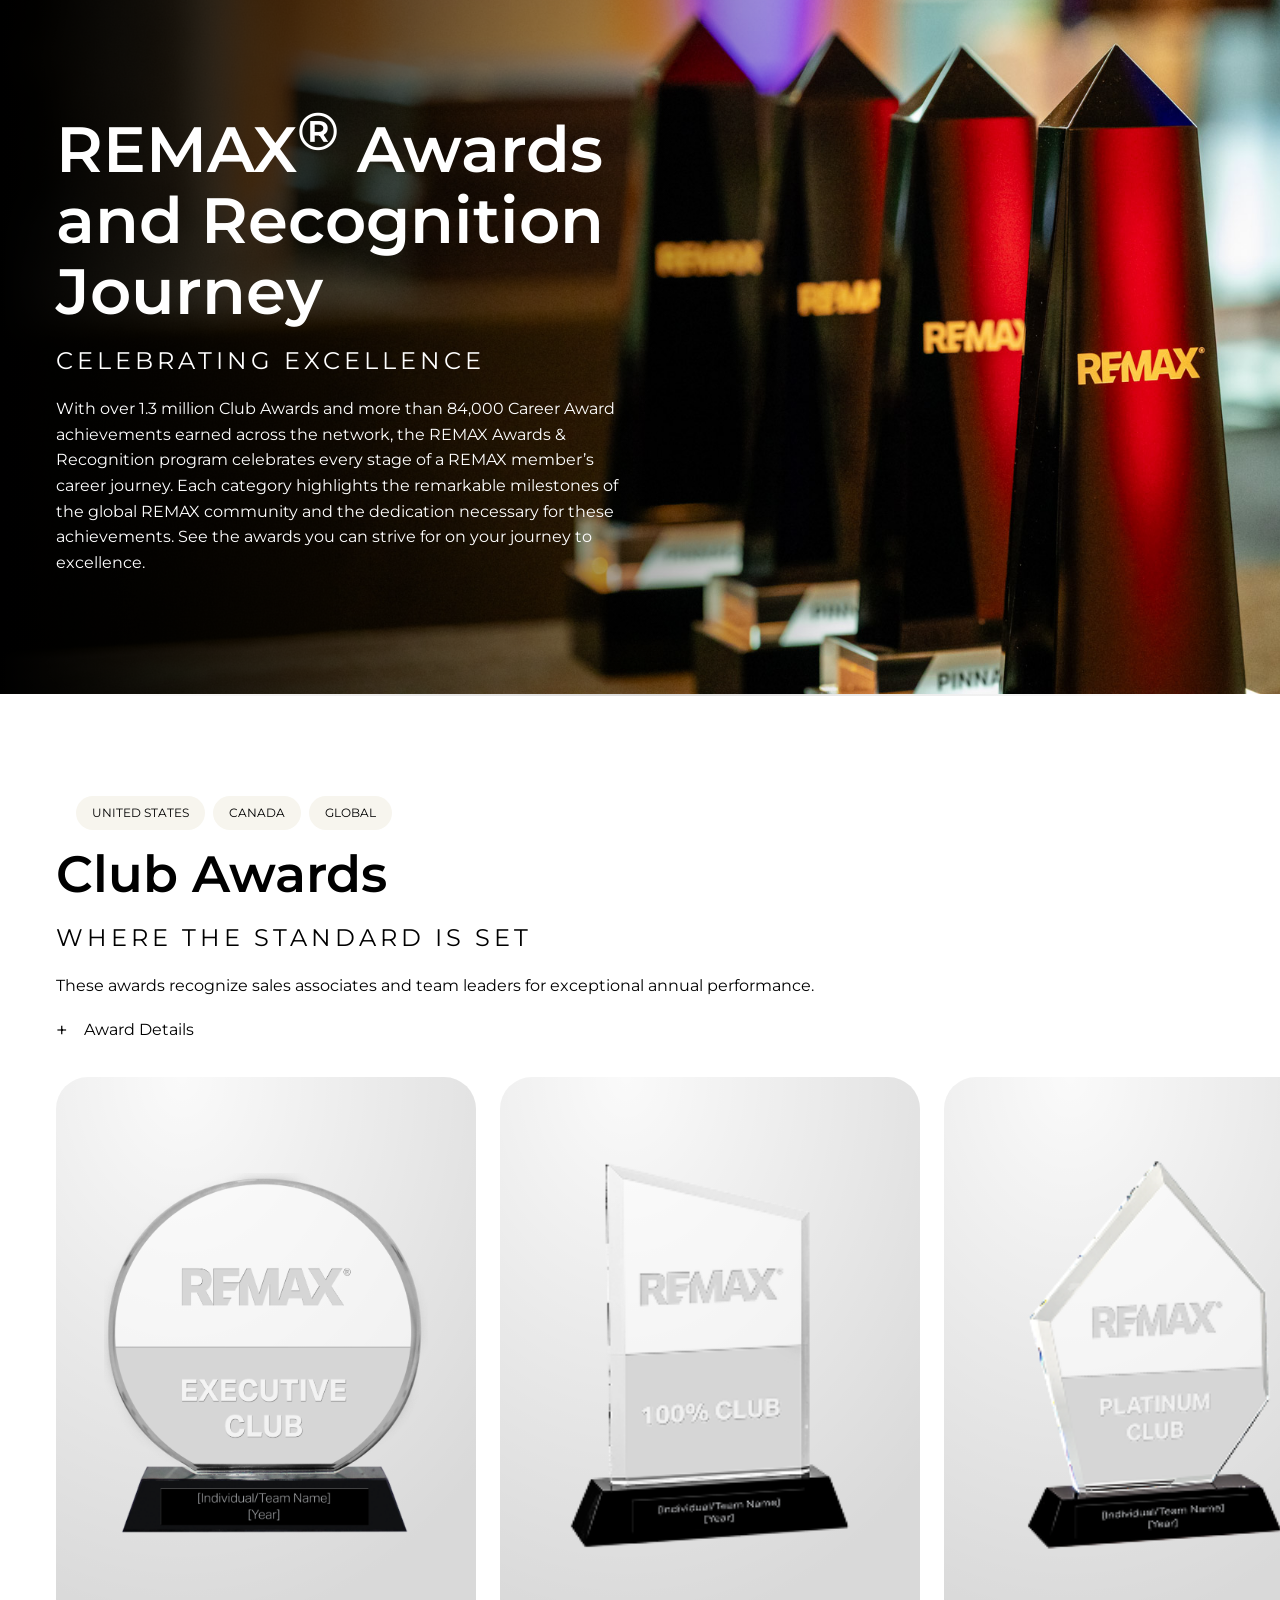
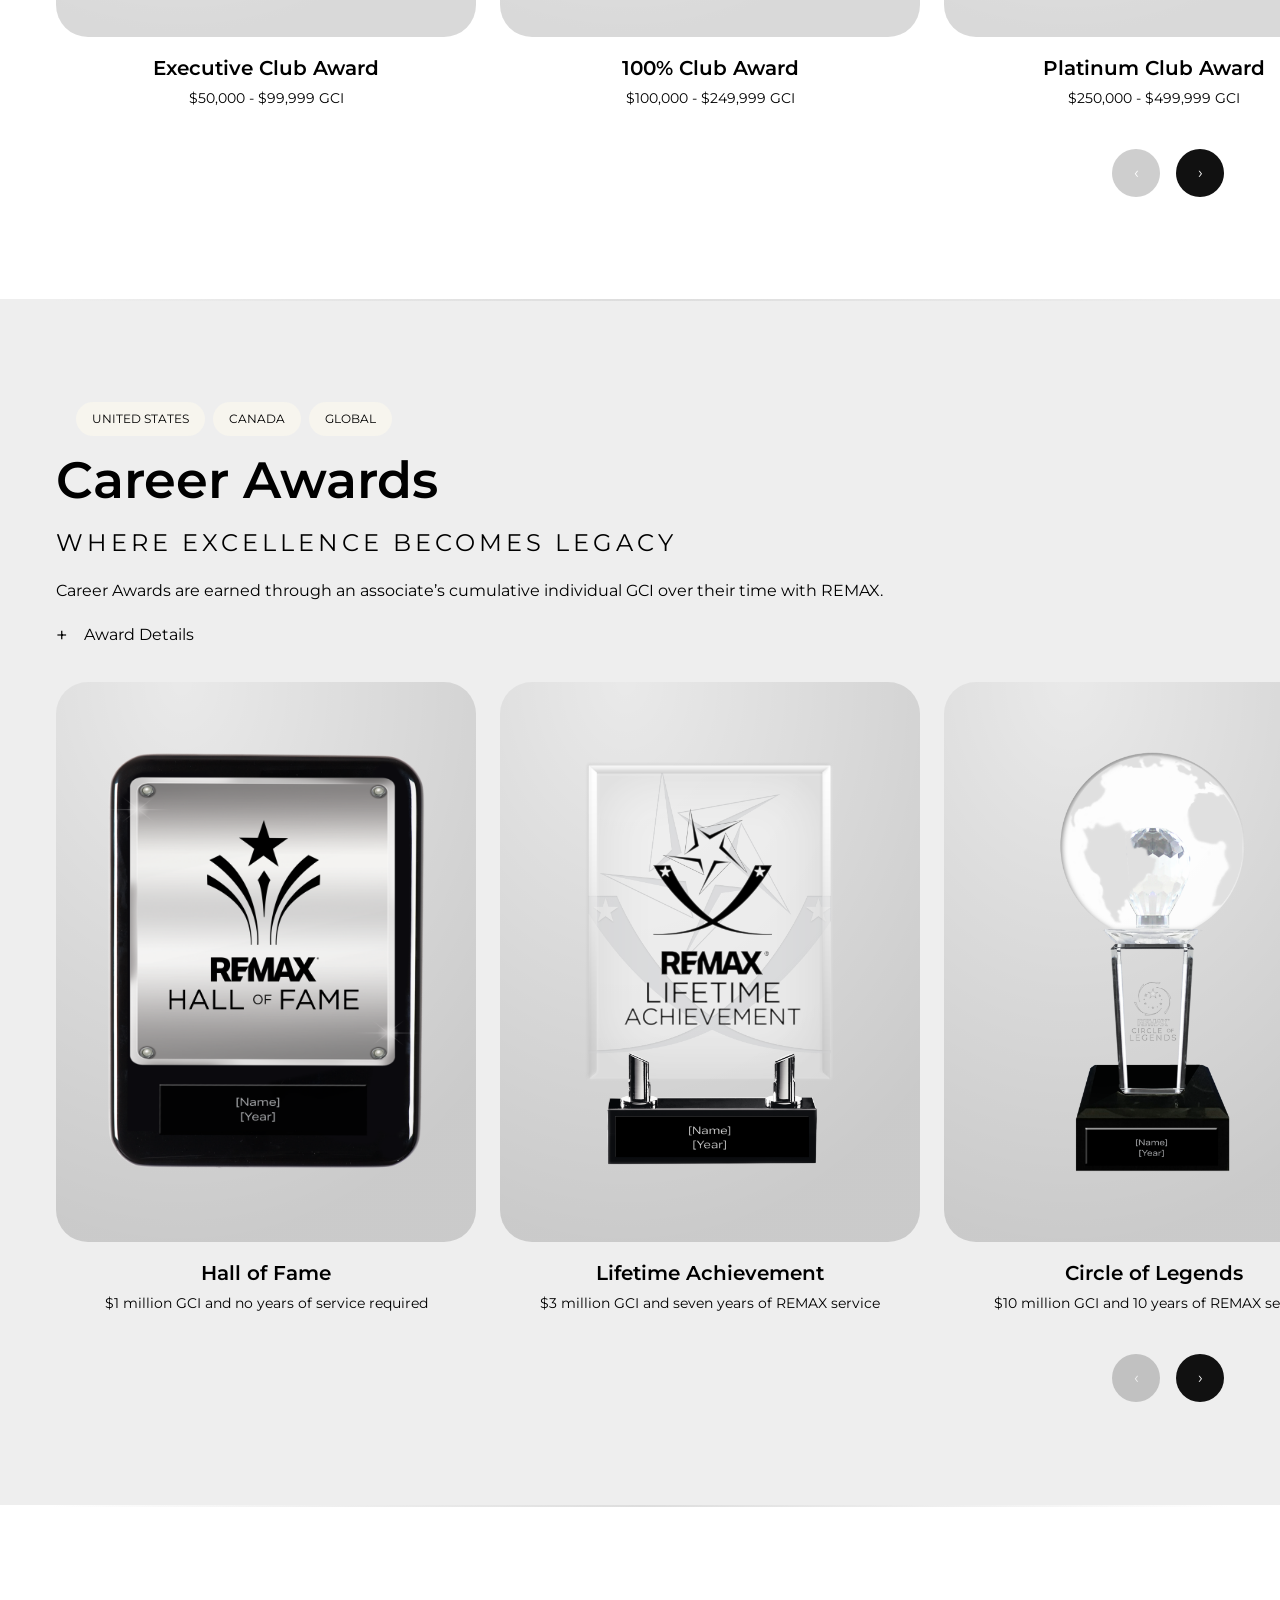
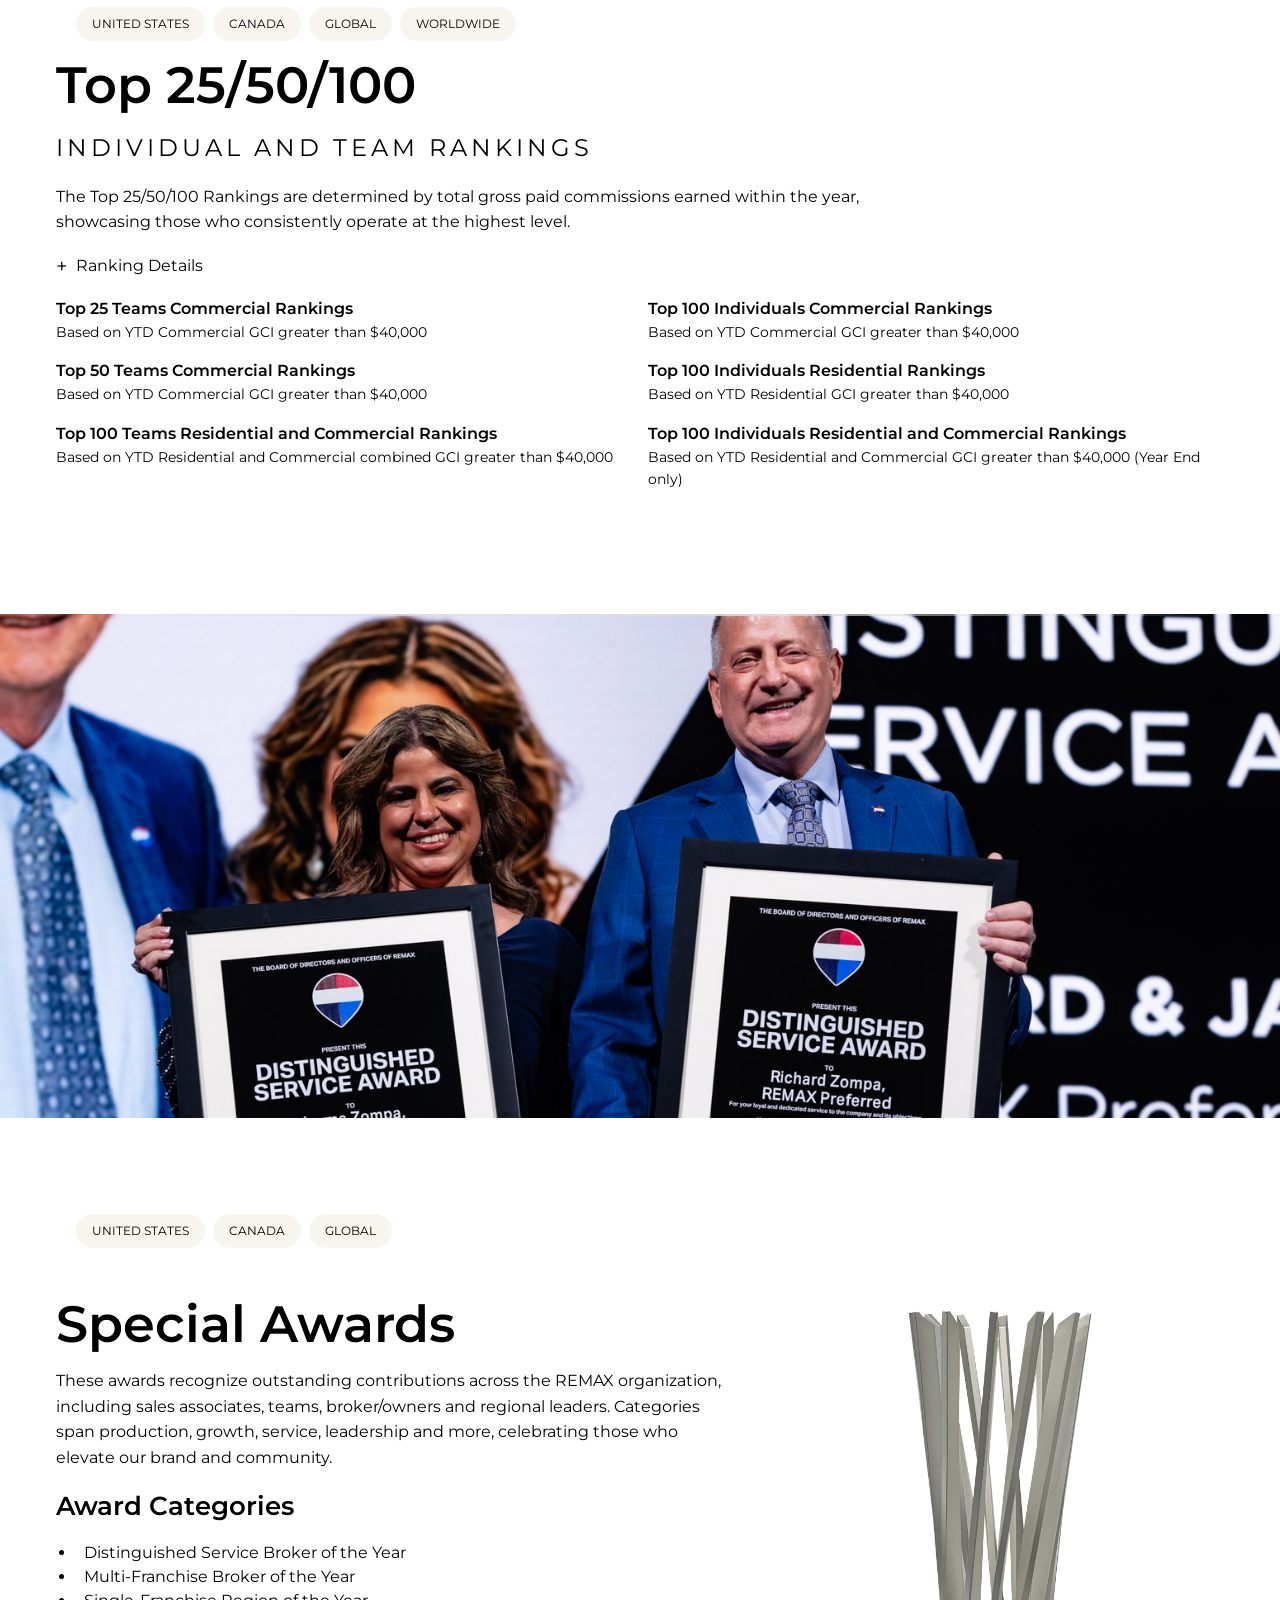
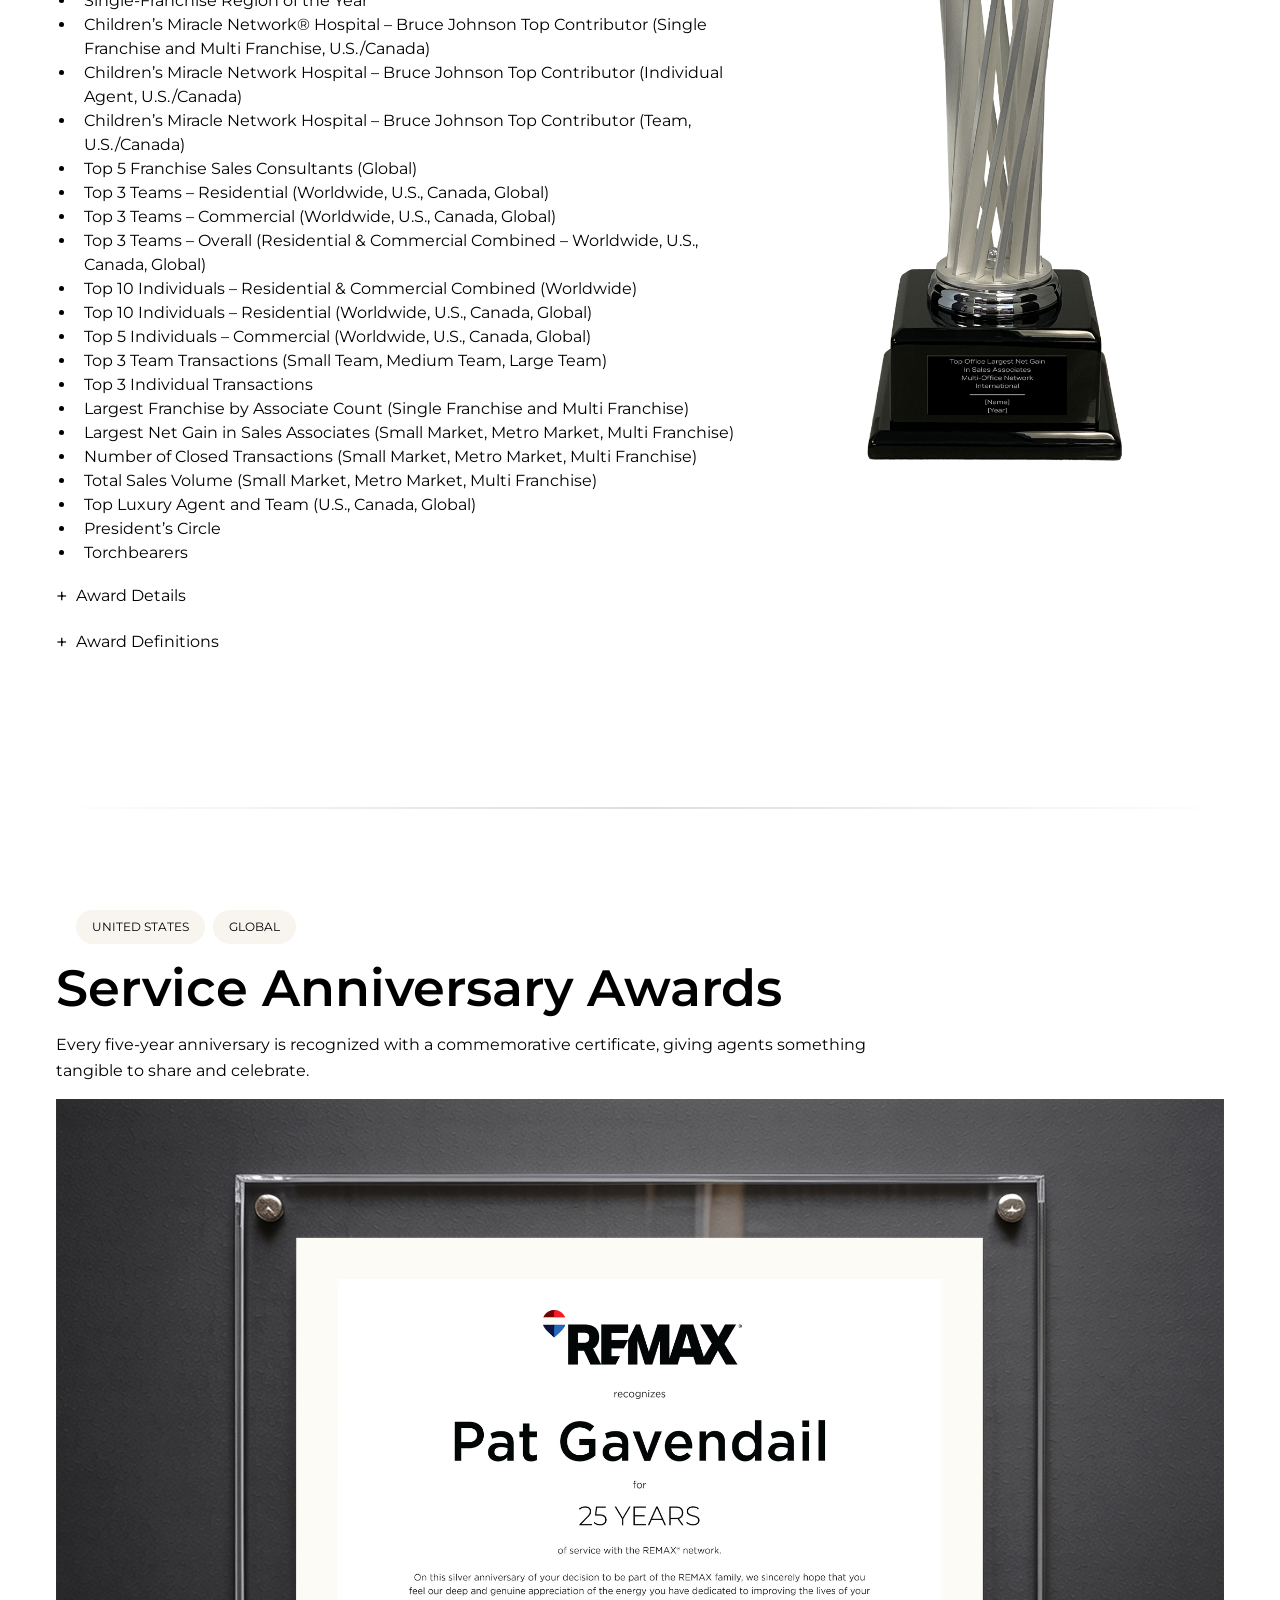
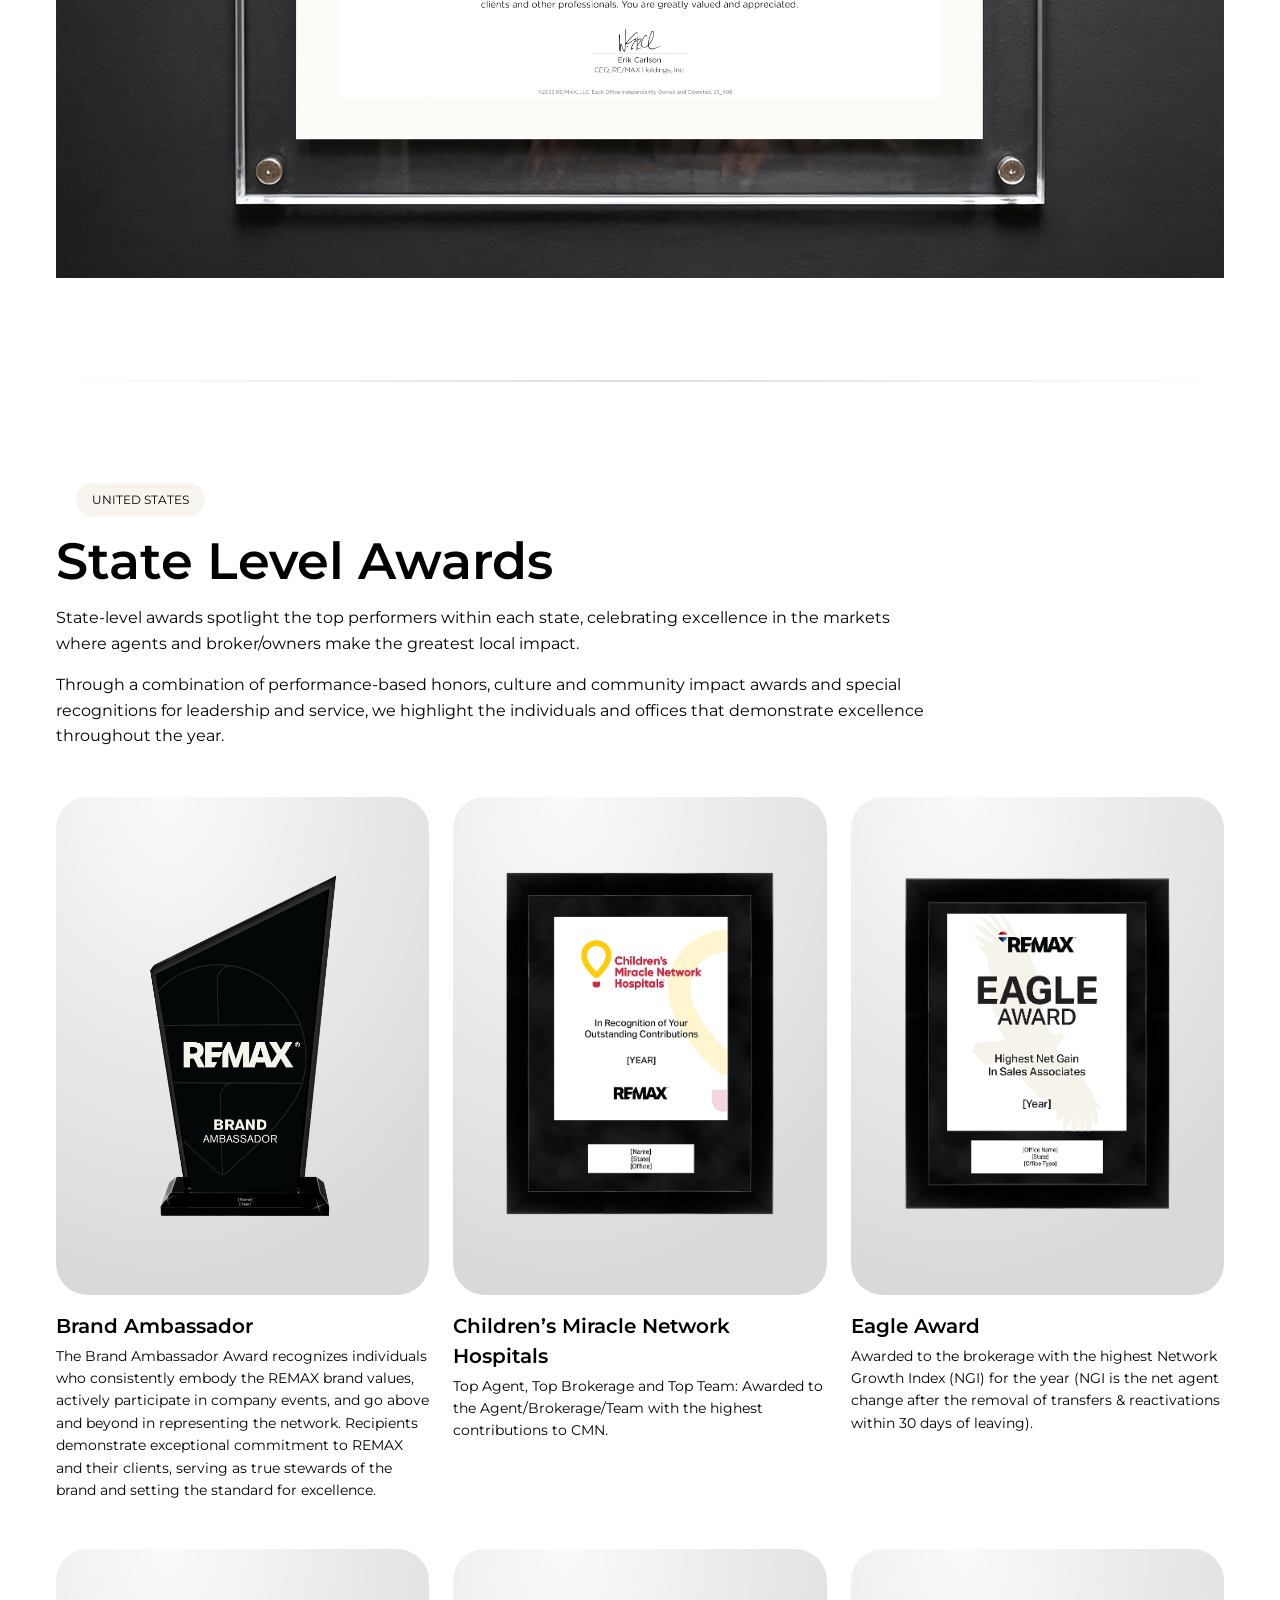
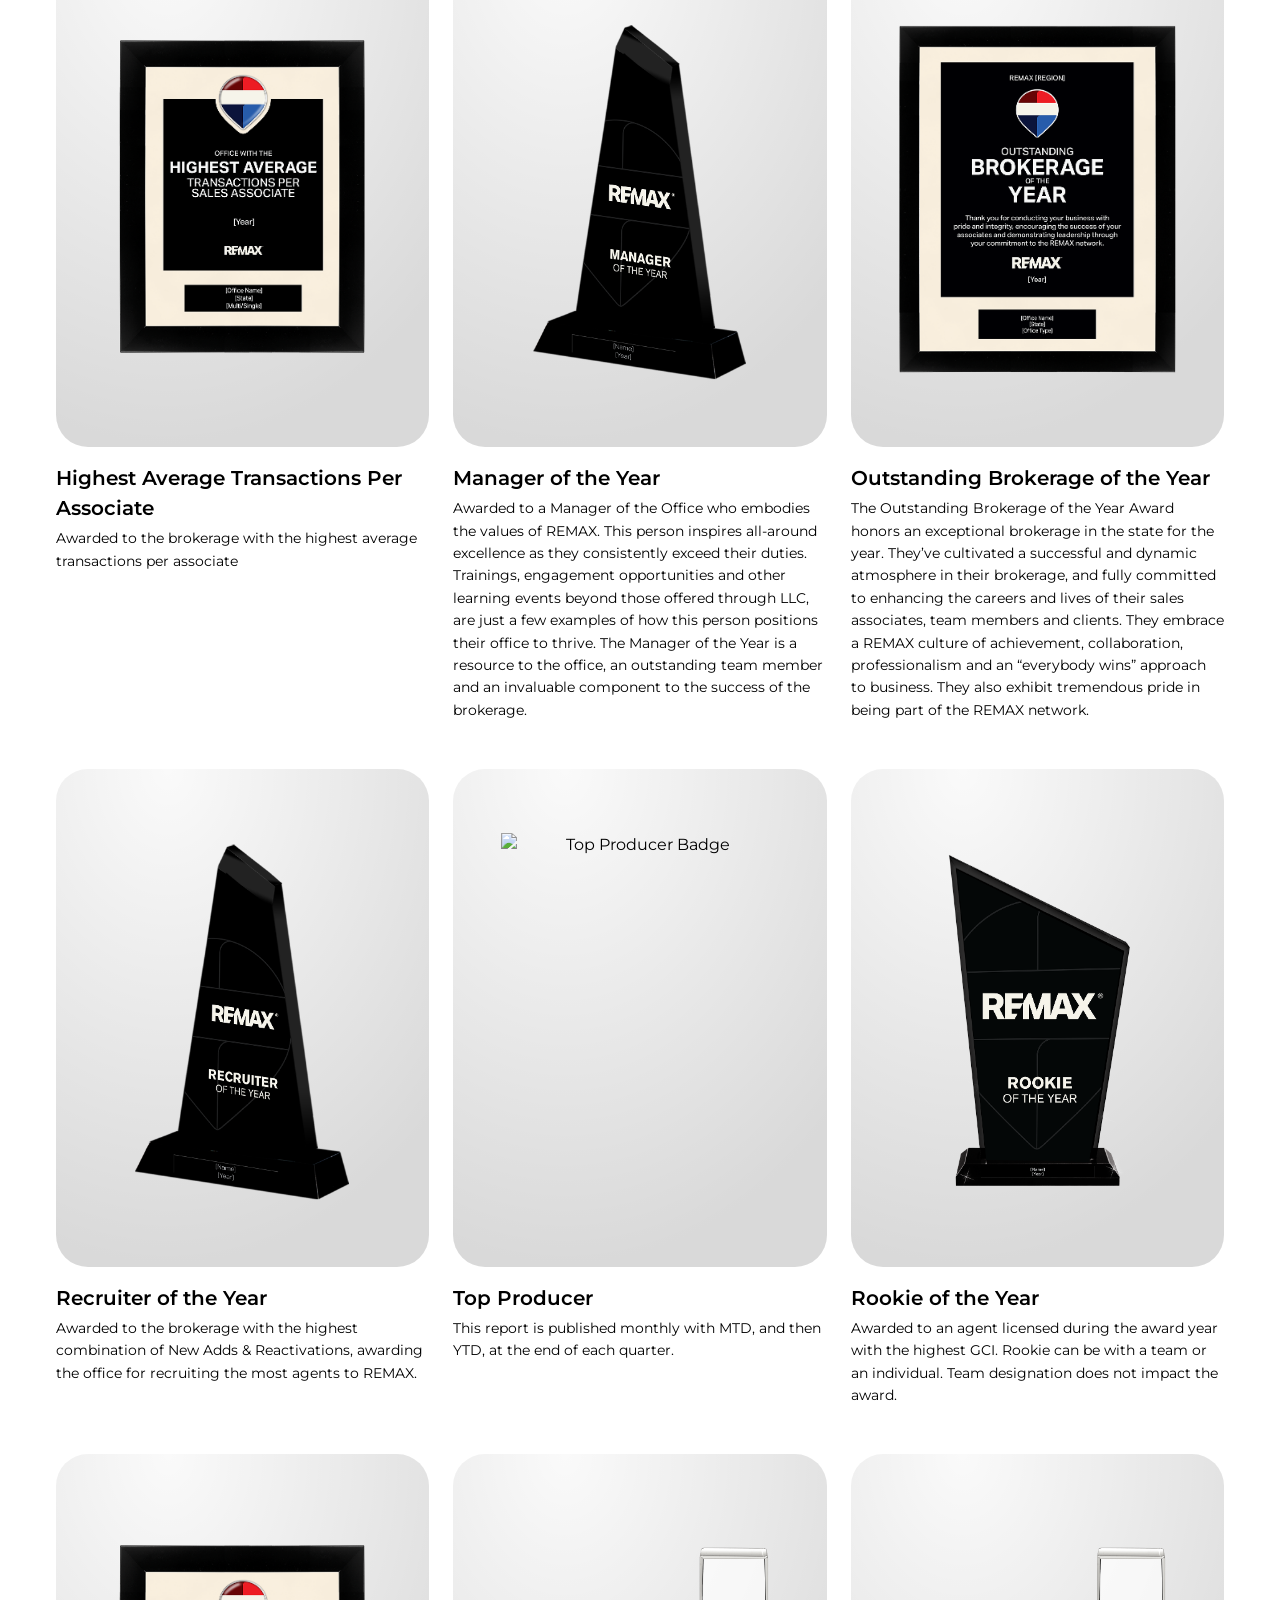
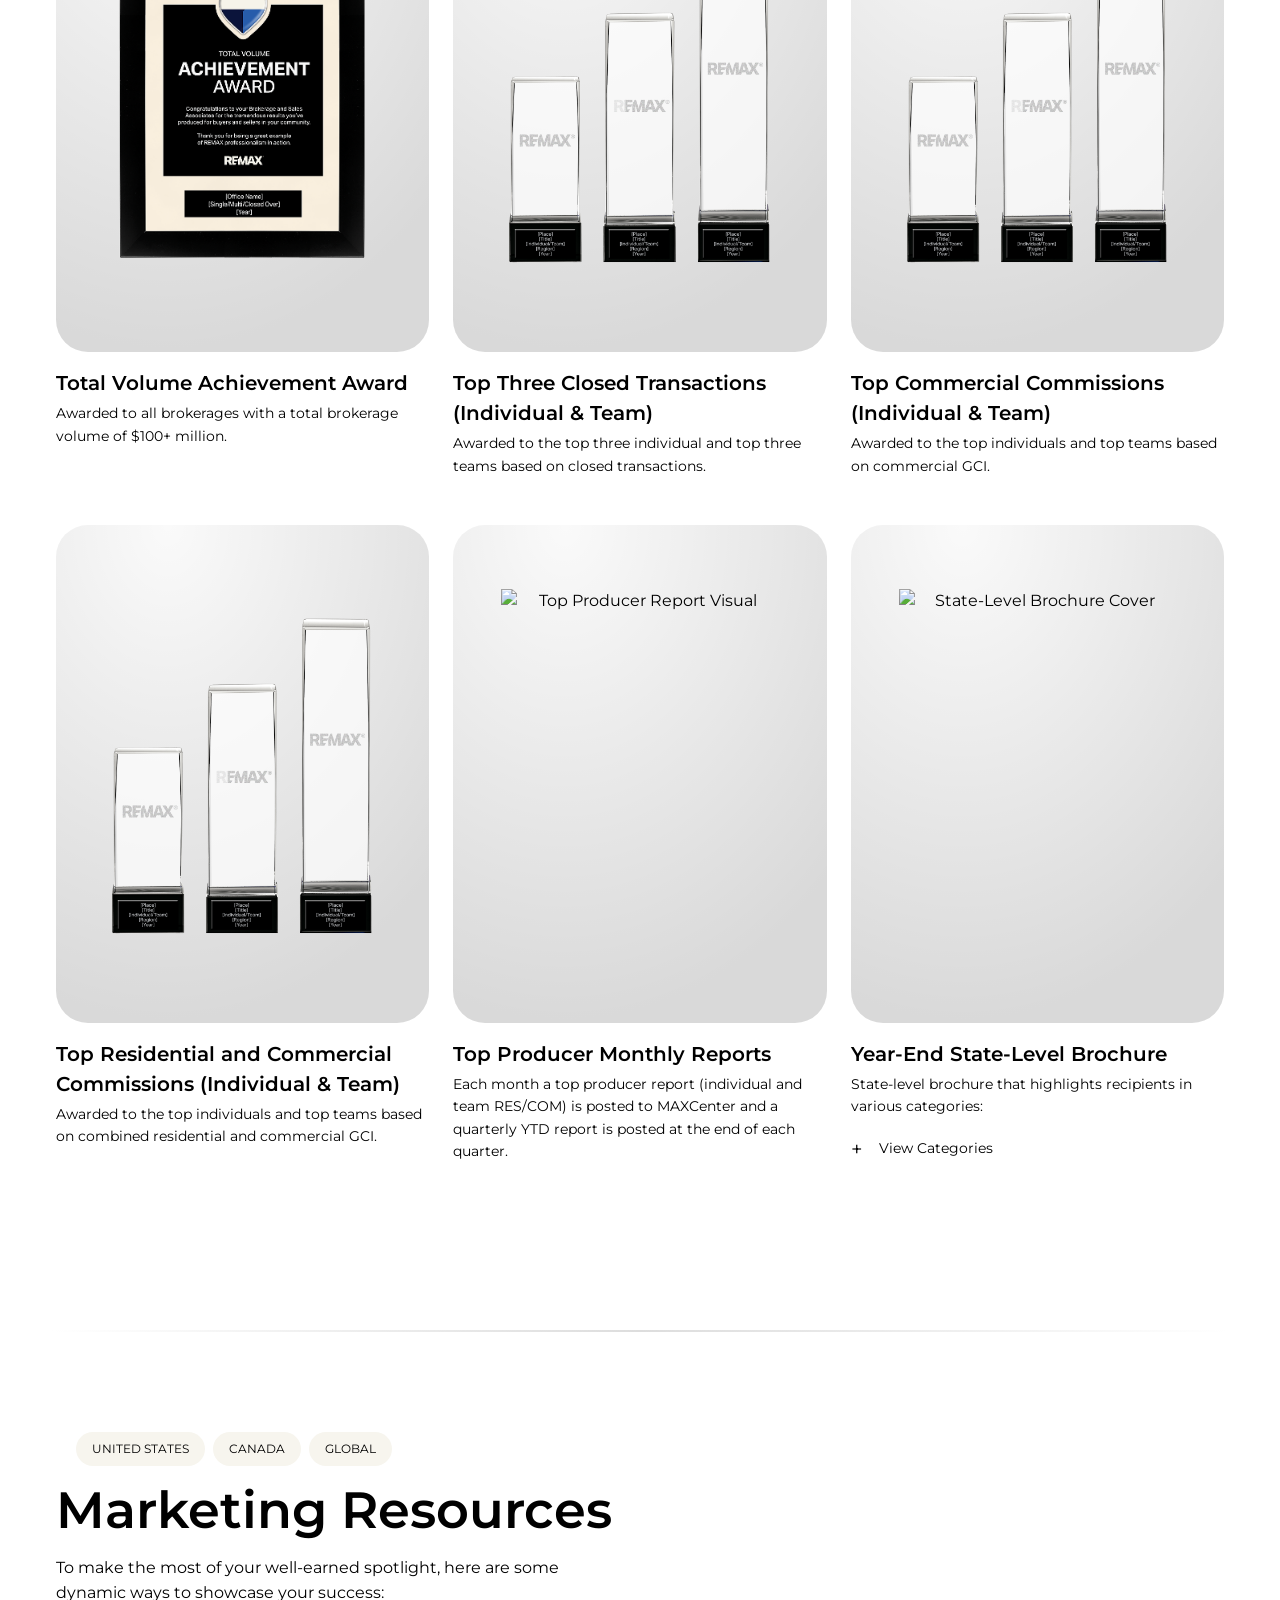
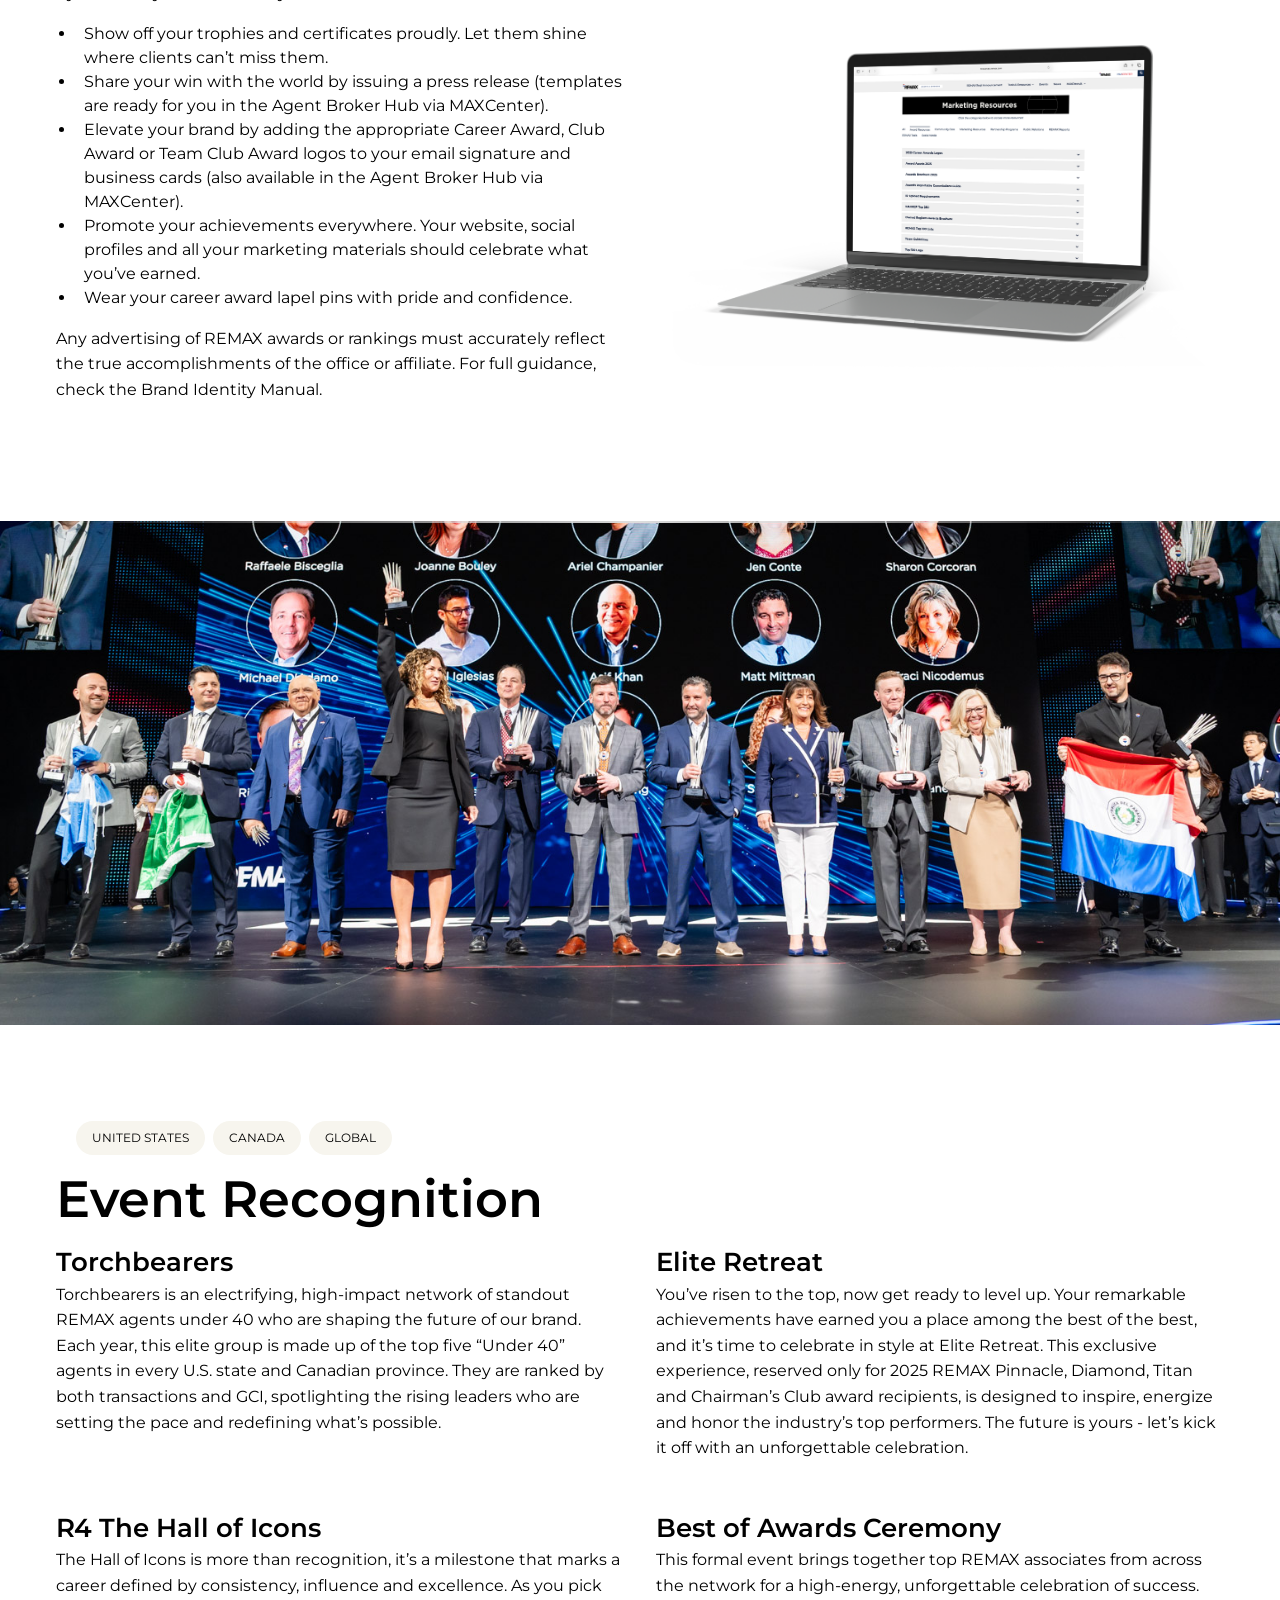
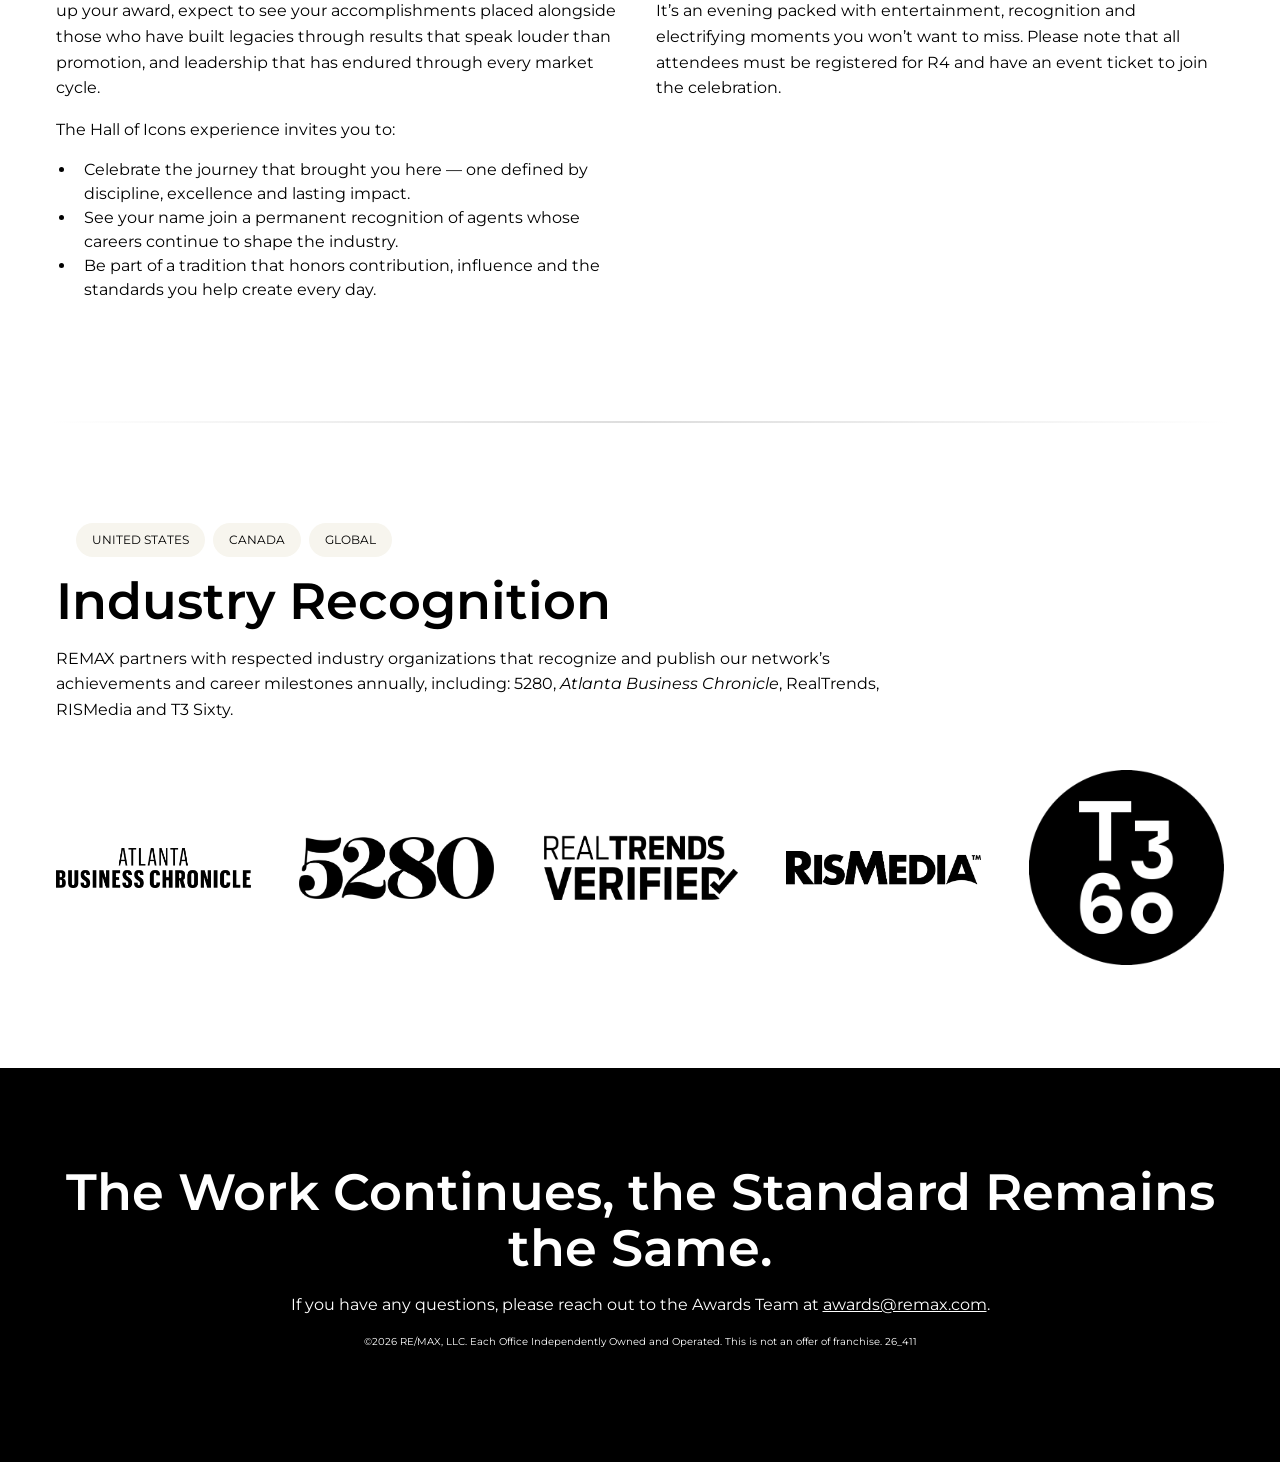
==== index.html @ f5018e65 "add font" ====
<!DOCTYPE html>
<html lang="en">

<head>
	<meta charset="UTF-8">
	<meta name="viewport" content="width=device-width, initial-scale=1.0">
	<title>REMAX® Awards and Recognition Journey</title>
	<link rel="stylesheet" href="awards.css">
	<link rel="preconnect" href="https://fonts.googleapis.com">
<link rel="preconnect" href="https://fonts.gstatic.com" crossorigin>
<link href="https://fonts.googleapis.com/css2?family=Montserrat:ital,wght@0,100..900;1,100..900&display=swap" rel="stylesheet">
	<script defer src="awards.js"></script>
</head>

<body>
	<main>
		<section id="hero">
			<div class="container grid grid-2">
				<div>
					<h1>REMAX<sup>®</sup> Awards and Recognition Journey</h1>
					<p class="subhead">Celebrating Excellence</p>
					<p>
						With over 1.3 million Club Awards and more than 84,000 Career Award achievements earned across the network,
						the REMAX Awards & Recognition program celebrates every stage of a REMAX member’s career journey. Each
						category
						highlights the remarkable milestones of the global REMAX community and the dedication necessary for these
						achievements. See the awards you can strive for on your journey to excellence.
					</p>
				</div>
			</div>
		</section>

		<section id="club">
			<div class="container">
				<ul class="countries">
					<li>United States</li>
					<li>Canada</li>
					<li>Global</li>
				</ul>
				<h2>Club Awards</h2>
				<p class="subhead">Where the Standard is Set</p>
				<p>These awards recognize sales associates and team leaders for exceptional annual performance.</p>
				<details>
					<summary><span>Award Details</span></summary>
					<div class="info">
						<p>Individual sales associates and team members earn an Individual Club Award, while Team Club Awards are
							presented to team leaders based on their team’s total GCI for the calendar year. Individual and team
							member plates showcase the affiliate’s name and award year, while team leader plates proudly display the
							team’s
							name and year earned.</p>
						<p>Agents that have earned a Club Award are honored live during the “Best of REMAX” awards celebration at
							R4®. Registered R4 attendees can pick up their trophies during the event or at the trophy booth in the
							Marketplace.</p>
						<p>Award designations are then updated in each affiliate’s MAXCenter profile by the second week of February
							each year.</p>
						<p>For international affiliates, commissions used to determine award levels are converted to U.S. dollars
							using an approved REMAX conversion rate, and only commissions paid within, or shortly after the award
							year, count toward qualification.</p>
					</div>
				</details>
			</div>

			<div class="slider">
				<div class="slider__viewport">
					<div class="slider__track">
						<div class="slider__slide card">
							<div class="card__image">
								<img src="img/club/executive.png" alt="Executive Club Award Trophy">
							</div>
							<div class="card__text">
								<h3 class="card__text__name">Executive Club Award</h3>
								<p class="card__text__details">$50,000 - $99,999 GCI </p>
							</div>
						</div>
						<div class="slider__slide card">
							<div class="card__image">
								<img src="img/club/100.png" alt="100% Club Award Trophy">
							</div>
							<div class="card__text">
								<h3 class="card__text__name">100% Club Award</h3>
								<p class="card__text__details">$100,000 - $249,999 GCI</p>
							</div>
						</div>
						<div class="slider__slide card">
							<div class="card__image">
								<img src="img/club/platinum.png" alt="Platinum Club Award Trophy">
							</div>
							<div class="card__text">
								<h3 class="card__text__name">Platinum Club Award</h3>
								<p class="card__text__details">$250,000 - $499,999 GCI</p>
							</div>
						</div>
						<div class="slider__slide card">
							<div class="card__image">
								<img src="img/club/chairman.png" alt="Chairman's Club Award Trophy">
							</div>
							<div class="card__text">
								<h3 class="card__text__name">Chairman’s Club Award</h3>
								<p class="card__text__details">$500,000 - $749,999 GCI</p>
							</div>
						</div>
						<div class="slider__slide card">
							<div class="card__image">
								<img src="img/club/titan.png" alt="Titan Club Award Trophy">
							</div>
							<div class="card__text">
								<h3 class="card__text__name">Titan Club Award</h3>
								<p class="card__text__details">$750,000 - $999,999 GCI</p>
							</div>
						</div>
						<div class="slider__slide card">
							<div class="card__image">
								<img src="img/club/diamond.png" alt="Diamond Club Award Trophy">
							</div>
							<div class="card__text">
								<h3 class="card__text__name">Diamond Club Award</h3>
								<p class="card__text__details">$1,000,000 - $1,999,999 GCI</p>
							</div>
						</div>
						<div class="slider__slide card">
							<div class="card__image">
								<img src="img/club/pinnacle.png" alt="Pinnacle Club Award Trophy">
							</div>
							<div class="card__text">
								<h3 class="card__text__name">Pinnacle Club Award</h3>
								<p class="card__text__details">$2+ million GCI</p>
							</div>
						</div>
					</div>
				</div>
				<div class="container">
					<div class="slider__nav">
						<button class="prev-button" data-dir="-1" aria-label="Previous slide">‹</button>
						<button class="next-button" data-dir="1" aria-label="Next slide">›</button>
					</div>
				</div>
			</div>

		</section>

		<section id="career">
			<div class="container">
				<ul class="countries">
					<li>United States</li>
					<li>Canada</li>
					<li>Global</li>
				</ul>
				<div>
					<h2>Career Awards</h2>
					<p class="subhead">Where Excellence Becomes Legacy</p>
					<p>Career Awards are earned through an associate’s cumulative individual GCI over their time with REMAX.</p>
				</div>
				<details>
					<summary><span>Award Details</span></summary>
					<div class="info">
						<p>
							Beginning with Lifetime Achievement, these honors also include a length of affiliation requirement, and
							both
							criteria, earnings and tenure, must be met to qualify.
						</p>
						<p>
							The Circle of Legends, Luminary of Distinction and Paramount of Excellence awards are presented live
							during the Opening General Session at R4, while Hall of Fame and Lifetime Achievement honorees are
							celebrated during
							the high-energy “Best of REMAX” awards celebration.
						</p>
						<p>
							If Hall of Fame or Lifetime Achievement winners can’t attend R4, they can still proudly display their
							accomplishment by purchasing their trophy through remax.crownawards.com.
						</p>
						<p>
							Circle of Legends, Luminary of Distinction and Paramount of Excellence trophies are shipped automatically
							upon award confirmation.
						</p>
						<p>
							Award status updates appear in each affiliate’s MAXCenter profile within 90 days of confirmation. For
							affiliates outside the U.S. and Canada, commissions are converted to U.S. dollars using an approved REMAX
							rate, and
							only commissions paid within (or shortly after) the required tenure count toward qualification.
						</p>
					</div>
				</details>
			</div>


			<div class="slider">
				<div class="slider__viewport">
					<div class="slider__track">
						<div class="slider__slide card">
							<div class="card__image">
								<img src="img/career/hof.png" alt="Hall of Fame Trophy">
							</div>
							<div class="card__text">
								<h3 class="card__text__name">Hall of Fame</h3>
								<p class="card__text__details">$1 million GCI and no years of service required</p>
							</div>
						</div>
						<div class="slider__slide card">
							<div class="card__image">
								<img src="img/career/lifetime.png" alt="Lifetime Achievement Trophy">
							</div>
							<div class="card__text">
								<h3 class="card__text__name">Lifetime Achievement</h3>
								<p class="card__text__details">$3 million GCI and seven years of REMAX service</p>
							</div>
						</div>
						<div class="slider__slide card">
							<div class="card__image">
								<img src="img/career/circle.png" alt="Circle of Legends Trophy">
							</div>
							<div class="card__text">
								<h3 class="card__text__name">Circle of Legends</h3>
								<p class="card__text__details">$10 million GCI and 10 years of REMAX service</p>
							</div>
						</div>
						<div class="slider__slide card">
							<div class="card__image">
								<img src="img/career/luminary.png" alt="Luminary of Distinction Trophy">
							</div>
							<div class="card__text">
								<h3 class="card__text__name">Luminary of Distinction</h3>
								<p class="card__text__details">$20 million GCI and 20 years of REMAX service</p>
							</div>
						</div>
						<div class="slider__slide card">
							<div class="card__image">
								<img src="img/career/paramount.png" alt="Paramount of Excellence Trophy">
							</div>
							<div class="card__text">
								<h3 class="card__text__name">Paramount of Excellence</h3>
								<p class="card__text__details">$30 million GCI and 30 years of REMAX service</p>
							</div>
						</div>
					</div>
				</div>
				<div class="container">
					<div class="slider__nav">
						<button class="prev-button" data-dir="-1" aria-label="Previous slide">‹</button>
						<button class="next-button" data-dir="1" aria-label="Next slide">›</button>
					</div>
				</div>
			</div>



		</section>

		<section id="rankings">
			<div class="container">
				<ul class="countries">
					<li>United States</li>
					<li>Canada</li>
					<li>Global</li>
					<li>Worldwide</li>
				</ul>
				<h2>Top 25/50/100</h2>
				<p class="subhead">Individual and Team Rankings</p>

				<div>
					<div>
						<p> The Top 25/50/100 Rankings are determined by total gross paid commissions earned within the year,
							showcasing those who consistently operate at the highest level. </p>
						<details>
							<summary>Ranking Details</summary>
							<p> To qualify for the team rankings, groups must achieve a minimum of $40,000 USD in year-to-date
								commissions, setting a strong standard of performance. Team size is determined monthly by counting all
								team members plus the team leader as of the last day of that month, ensuring every ranking reflects the
								true structure and strength of each team. </p>
							<p> Individual Rankings include the Top 100 (Worldwide/U.S./Canada/Global) Residential and Commercial.
							</p>
							<p> Team Rankings include small teams (two people), medium teams (three-to-nine-person team), large teams
								(10+ person team) and Top 100 (Worldwide/U.S./Canada/Global) Residential and Commercial combined. </p>
						</details>
					</div>

					<ul class="ranking-awards">
						<li>
							<h3 class="card__text__name">Top 25 Teams Commercial Rankings</h3>
							<p class="card__text__details">Based on YTD Commercial GCI greater than $40,000</p>
						</li>
						<li>
							<h3 class="card__text__name">Top 50 Teams Commercial Rankings</h3>
							<p class="card__text__details">Based on YTD Commercial GCI greater than $40,000</p>
						</li>
						<li>
							<h3 class="card__text__name">Top 100 Teams Residential and Commercial Rankings</h3>
							<p class="card__text__details">Based on YTD Residential and Commercial combined GCI greater than $40,000
							</p>
						</li>
						<li>
							<h3 class="card__text__name">Top 100 Individuals Commercial Rankings</h3>
							<p class="card__text__details">Based on YTD Commercial GCI greater than $40,000</p>
						</li>
						<li>
							<h3 class="card__text__name">Top 100 Individuals Residential Rankings</h3>
							<p class="card__text__details">Based on YTD Residential GCI greater than $40,000</p>
						</li>
						<li>
							<h3 class="card__text__name">Top 100 Individuals Residential and Commercial Rankings</h3>
							<p class="card__text__details">Based on YTD Residential and Commercial GCI greater than $40,000 (Year End
								only)
							</p>
						</li>
					</ul>
				</div>
			</div>
		</section>

		<section id="special">
			<img class="special-hero" src="img/distinguished.jpg" alt="">
			<div class="container">
				<ul class="countries">
					<li>United States</li>
					<li>Canada</li>
					<li>Global</li>
				</ul>

				<div class="grid special-grid">


					<div>
						<h2>Special Awards</h2>
						<p>
							These awards recognize outstanding contributions across the REMAX organization, including sales
							associates, teams, broker/owners and regional leaders. Categories span production, growth, service,
							leadership and more, celebrating those who elevate our brand and community.
						</p>

						<h3>Award Categories</h3>
						<ul>
							<li>Distinguished Service Broker of the Year</li>
							<li>Multi-Franchise Broker of the Year</li>
							<li>Single-Franchise Region of the Year</li>
							<li>Children’s Miracle Network® Hospital – Bruce Johnson Top Contributor (Single Franchise and Multi
								Franchise, U.S./Canada)</li>
							<li>Children’s Miracle Network Hospital – Bruce Johnson Top Contributor (Individual Agent, U.S./Canada)
							</li>
							<li>Children’s Miracle Network Hospital – Bruce Johnson Top Contributor (Team, U.S./Canada)</li>
							<li>Top 5 Franchise Sales Consultants (Global)</li>
							<li>Top 3 Teams – Residential (Worldwide, U.S., Canada, Global)</li>
							<li>Top 3 Teams – Commercial (Worldwide, U.S., Canada, Global)</li>
							<li>Top 3 Teams – Overall (Residential & Commercial Combined – Worldwide, U.S., Canada, Global)</li>
							<li>Top 10 Individuals – Residential & Commercial Combined (Worldwide)</li>
							<li>Top 10 Individuals – Residential (Worldwide, U.S., Canada, Global)</li>
							<li>Top 5 Individuals – Commercial (Worldwide, U.S., Canada, Global)</li>
							<li>Top 3 Team Transactions (Small Team, Medium Team, Large Team)</li>
							<li>Top 3 Individual Transactions</li>
							<li>Largest Franchise by Associate Count (Single Franchise and Multi Franchise)</li>
							<li>Largest Net Gain in Sales Associates (Small Market, Metro Market, Multi Franchise)</li>
							<li>Number of Closed Transactions (Small Market, Metro Market, Multi Franchise)</li>
							<li>Total Sales Volume (Small Market, Metro Market, Multi Franchise)</li>
							<li>Top Luxury Agent and Team (U.S., Canada, Global)</li>
							<li>President’s Circle</li>
							<li>Torchbearers</li>
						</ul>
						<details>
							<summary>Award Details</summary>
							<div class="info">
								<p>
									The Special Awards are presented each year at R4 and honor the network’s highest achievers, our elite
									producers, powerhouse offices and most respected leaders.
								</p>
								<p>
									At the heart of these recognitions is the Distinguished Service Award. This honor is given to
									individuals
									whose leadership, character and contributions have made a lasting, meaningful impact on the network —
									embodying the very best of REMAX.
								</p>
								<p>
									For production and growth awards, winners are selected across the U.S., Canada and Global regions,
									with
									the highest performing affiliate earning the honor of worldwide winner. Commission and
									transaction-based
									awards are thoughtfully separated into Individual and Team categories to ensure fair and accurate
									recognition. Only commissions paid within the current award year (or shortly thereafter) are counted
									toward qualification. </p>
								<p>
									Many office-level categories include further distinctions, honoring excellence across metro and small
									markets, as well as recognizing both single franchise and multi-franchise operations.
								</p>
							</div>
						</details>
						<details>
							<summary>
								Award Definitions
							</summary>
							<ul>
								<li>
									<strong>Single vs. Multi Franchise:</strong>
									<p>
										Single Franchise - A franchise with a single franchise agreement (a single office with a team office
										that
										has only one franchise agreement would be considered a Single Franchise)<br>
										Multi-Franchise - A franchise with two or more franchise agreements
									</p>
								</li>
								<li>
									<strong>Net Growth Index:</strong>
									<p>
										The difference between a prior period agent count and the current agent count with adjustments to
										exclude
										agent activity attributed either to transfers from other REMAX offices during the evaluation period
										or
										to
										re-activations within 30 days after termination of REMAX affiliation.
									</p>
								</li>
								<li>
									<strong>Small vs Metro Market:</strong>
									<p>
										<strong>Small Market</strong> - 30,000 or less in populations that are substantially distant from
										major
										urban area<br>
										<strong>Metro Market</strong> - 30,000 or more in population
									</p>
								</li>
								<li>
									<strong>Special Nomination Awards:</strong>
									<p>
										Distinguished Service, Broker/Owner of the Year Single Franchise, Broker/Owner of the Year Multi
										Franchise
										and Region of the Year are determined through a nomination process. Regions submit nominations in
										December
										and
										the final selections are made at REMAX World Headquarters in January. Recipients are notified that
										they’ve
										won
										a Special Award but are not given specific details.
									</p>
								</li>
							</ul>
						</details>
					</div>
					<div>
						<img src="img/special.png" alt="">
					</div>

				</div>

			</div>
		</section>

		<section id="service">
			<div class="container">
				<ul class="countries">
					<li>United States</li>
					<li>Global</li>
				</ul>
				<h2>Service Anniversary Awards</h2>
				<p>Every five-year anniversary is recognized with a commemorative certificate, giving agents something tangible
					to share and celebrate.</p>
				<img src="img/anniversary.jpg" alt="">
			</div>
		</section>

		<section id="state">
			<div class="container">
				<ul class="countries">
					<li>United States</li>
				</ul>
				<h2>State Level Awards</h2>
				<p>State-level awards spotlight the top performers within each state, celebrating excellence in the markets
					where agents and broker/owners make the greatest local impact. </p>
				<p>Through a combination of performance-based honors, culture and community impact awards and special
					recognitions for leadership and service, we highlight the individuals and offices that demonstrate excellence
					throughout the year. </p>

				<ul class="state-awards-grid">
					<li class="card">
						<div class="card__image">
							<img src="img/state/brand-ambassador.png" alt="Brand Ambassador Recognition">
						</div>
						<div class="card__text">
							<h3 class="card__text__name">Brand Ambassador</h3>
							<p class="card__text__details">
								The Brand Ambassador Award recognizes individuals who consistently embody the REMAX brand values,
								actively
								participate in company events, and go above and beyond in representing the network. Recipients
								demonstrate
								exceptional commitment to REMAX and their clients, serving as true stewards of the brand and setting the
								standard for excellence.
							</p>
						</div>
					</li>

					<li class="card">
						<div class="card__image">
							<img src="img/state/cmn.png" alt="Children's Miracle Network logo">
						</div>
						<div class="card__text">
							<h3 class="card__text__name">Children’s Miracle Network Hospitals</h3>
							<p class="card__text__details">Top Agent, Top Brokerage and Top Team: Awarded to the Agent/Brokerage/Team
								with
								the highest contributions to CMN.</p>
						</div>
					</li>

					<li class="card">
						<div class="card__image">
							<img src="img/state/eagle.png" alt="Eagle Award Badge">
						</div>
						<div class="card__text">
							<h3 class="card__text__name">Eagle Award</h3>
							<p class="card__text__details">Awarded to the brokerage with the highest Network Growth Index (NGI) for
								the year
								(NGI is the net agent change after the removal of transfers & reactivations within 30 days of leaving).
							</p>
						</div>
					</li>

					<li class="card">
						<div class="card__image">
							<img src="img/state/highest avg.png" alt="Transactions icon">
						</div>
						<div class="card__text">
							<h3 class="card__text__name">Highest Average Transactions Per Associate</h3>
							<p class="card__text__details">Awarded to the brokerage with the highest average transactions per
								associate</p>
						</div>
					</li>

					<li class="card">
						<div class="card__image">
							<img src="img/state/manager of year.png" alt="Manager of the Year trophy icon">
						</div>
						<div class="card__text">
							<h3 class="card__text__name">Manager of the Year</h3>
							<p class="card__text__details">Awarded to a Manager of the Office who embodies the values of REMAX. This
								person
								inspires all-around excellence as they consistently exceed their duties. Trainings, engagement
								opportunities and other learning events beyond those offered through LLC, are just a few examples of how
								this person positions their office to thrive. The Manager of the Year is a resource to the office, an
								outstanding team member and an invaluable component to the success of the brokerage.</p>
						</div>
					</li>

					<li class="card">
						<div class="card__image">
							<img src="img/state/brokerage.png" alt="Outstanding Brokerage trophy icon">
						</div>
						<div class="card__text">
							<h3 class="card__text__name">Outstanding Brokerage of the Year</h3>
							<p class="card__text__details">The Outstanding Brokerage of the Year Award honors an exceptional brokerage
								in
								the state for the year. They’ve cultivated a successful and dynamic atmosphere in their brokerage, and
								fully committed to enhancing the careers and lives of their sales associates, team members and clients.
								They embrace a REMAX culture of achievement, collaboration, professionalism and an “everybody wins”
								approach to business. They also exhibit tremendous pride in being part of the REMAX network.</p>
						</div>
					</li>

					<li class="card">
						<div class="card__image">
							<img src="img/state/recruiter.png" alt="Recruiter of the Year badge">
						</div>
						<div class="card__text">
							<h3 class="card__text__name">Recruiter of the Year</h3>
							<p class="card__text__details">Awarded to the brokerage with the highest combination of New Adds &
								Reactivations, awarding the office for recruiting the most agents to REMAX.</p>
						</div>
					</li>

					<li class="card">
						<div class="card__image">
							<img src="img/state/test.png" alt="Top Producer Badge">
						</div>
						<div class="card__text">
							<h3 class="card__text__name">Top Producer</h3>
							<p class="card__text__details">This report is published monthly with MTD, and then YTD, at the end of each
								quarter.</p>
						</div>
					</li>

					<li class="card">
						<div class="card__image">
							<img src="img/state/rookie.png" alt="Rookie of the year icon">
						</div>
						<div class="card__text">
							<h3 class="card__text__name">Rookie of the Year</h3>
							<p class="card__text__details">Awarded to an agent licensed during the award year with the highest GCI.
								Rookie
								can be with a team or an individual. Team designation does not impact the award.</p>
						</div>
					</li>

					<li class="card">
						<div class="card__image">
							<img src="img/state/volume.png" alt="Total volume placement icon">
						</div>
						<div class="card__text">
							<h3 class="card__text__name">Total Volume Achievement Award</h3>
							<p class="card__text__details">Awarded to all brokerages with a total brokerage volume of $100+ million.
							</p>
						</div>
					</li>

					<li class="card">
						<div class="card__image">
							<img src="img/state/top 3.png" alt="Top 3 Award Ribbon">
						</div>
						<div class="card__text">
							<h3 class="card__text__name">Top Three Closed Transactions (Individual & Team)</h3>
							<p class="card__text__details">Awarded to the top three individual and top three teams based on closed
								transactions.</p>
						</div>
					</li>

					<li class="card">
						<div class="card__image">
							<img src="img/state/top 3.png" alt="Top Commercial ribbon">
						</div>
						<div class="card__text">
							<h3 class="card__text__name">Top Commercial Commissions (Individual & Team)</h3>
							<p class="card__text__details">Awarded to the top individuals and top teams based on commercial GCI.</p>
						</div>
					</li>

					<li class="card">
						<div class="card__image">
							<img src="img/state/top 3.png" alt="Combined commissions award ribbon">
						</div>
						<div class="card__text">
							<h3 class="card__text__name">Top Residential and Commercial Commissions (Individual & Team)</h3>
							<p class="card__text__details">Awarded to the top individuals and top teams based on combined residential
								and
								commercial GCI.</p>
						</div>
					</li>

					<li class="card">
						<div class="card__image">
							<img src="img/state/default.png" alt="Top Producer Report Visual">
						</div>
						<div class="card__text">
							<h3 class="card__text__name">Top Producer Monthly Reports</h3>
							<p class="card__text__details"> Each month a top producer report (individual and team RES/COM) is posted
								to
								MAXCenter and a quarterly YTD report is posted at the end of each quarter. </p>
						</div>
					</li>

					<li class="card">
						<div class="card__image">
							<img src="img/state/brochure.png" alt="State-Level Brochure Cover">
						</div>
						<div class="card__text">
							<h3 class="card__text__name">Year-End State-Level Brochure</h3>
							<div class="card__text__details">
								<p class="card__text__details">State-level brochure that highlights recipients in various categories:
								</p>
								<details>
									<summary><span>View Categories</span></summary>
									<ul>
										<li>Commissions Earned Commercial Individual</li>
										<li>Commissions Earned Commercial Team</li>
										<li>Commissions Earned Residential/Commercial Individual</li>
										<li>Commissions Earned Residential/Commercial Team</li>
										<li>Closed Transactions Awards Individuals</li>
										<li>Closed Transactions Awards Teams</li>
										<li>Brand Ambassador</li>
										<li>Manager of the Year</li>
										<li>Outstanding Brokerage of the Year</li>
										<li>CMN - Top Brokerage (Single-Office Brokerage and Multi-Office Brokerage)</li>
										<li>CMN - Top Agent</li>
										<li>CMN - Top Team</li>
										<li>Eagle Award</li>
										<li>Recruiter of the Year</li>
										<li>Rookie Agent of the Year</li>
										<li>Volume Plaques (Single-Office Brokerage and Multi-Office Brokerage)</li>
										<li>Career Award Winners </li>
										<li>Club Award Winners</li>
									</ul>
								</details>
							</div>
						</div>
					</li>
				</ul>
			</div>
		</section>

		<section id="marketing-resources">
			<div class="container">
				<ul class="countries">
					<li>United States</li>
					<li>Canada</li>
					<li>Global</li>
				</ul>
				<h2>Marketing Resources</h2>
				<div class="grid grid-2">
					<div>
						<p>To make the most of your well-earned spotlight, here are some dynamic ways to showcase your success:</p>
						<ul>
							<li>Show off your trophies and certificates proudly. Let them shine where clients can’t miss them.</li>
							<li>Share your win with the world by issuing a press release (templates are ready for you in the Agent
								Broker
								Hub via MAXCenter).</li>
							<li>Elevate your brand by adding the appropriate Career Award, Club Award or Team Club Award logos to your
								email signature and business cards (also available in the Agent Broker Hub via MAXCenter).</li>
							<li>Promote your achievements everywhere. Your website, social profiles and all your marketing materials
								should celebrate what you’ve earned.</li>
							<li>Wear your career award lapel pins with pride and confidence.</li>
						</ul>
						<p>Any advertising of REMAX awards or rankings must accurately reflect the true accomplishments of the
							office or
							affiliate. For full guidance, check the Brand Identity Manual. </p>
					</div>
					<div class="marketing-image"></div>
				</div>
			</div>
		</section>

		<section id="event">
			<img class="event-hero" src="img/event.jpg" alt="">
			<div class="container">
				<ul class="countries">
					<li>United States</li>
					<li>Canada</li>
					<li>Global</li>
				</ul>
				<h2>Event Recognition</h2>

				<div class="grid event-grid">
					<div class="event">
						<h3>Torchbearers</h3>
						<p>Torchbearers is an electrifying, high-impact network of standout REMAX agents under 40 who are shaping
							the future of our brand. Each year, this elite group is made up of the top five “Under 40” agents in every
							U.S. state and Canadian province. They are ranked by both transactions and GCI, spotlighting the rising
							leaders who are setting the pace and redefining what’s possible.</p>
					</div>
					<div class="event">
						<h3>Elite Retreat</h3>
						<p>
							You’ve risen to the top, now get ready to level up. Your remarkable achievements have earned you a place
							among the best of the best, and it’s time to celebrate in style at Elite Retreat. This exclusive
							experience, reserved only for 2025 REMAX Pinnacle, Diamond, Titan and Chairman’s Club award recipients, is
							designed to inspire, energize and honor the industry’s top performers. The future is yours - let’s kick it
							off with an unforgettable celebration.
						</p>
					</div>
					<div class="event">
						<h3>R4 The Hall of Icons</h3>
						<p>
							The Hall of Icons is more than recognition, it’s a milestone that marks a career defined by consistency,
							influence and excellence. As you pick up your award, expect to see your accomplishments placed alongside
							those who have built legacies through results that speak louder than promotion, and leadership that has
							endured through every market cycle.
						</p>
						<p>The Hall of Icons experience invites you to:</p>
						<ul>
							<li>Celebrate the journey that brought you here — one defined by discipline, excellence and lasting
								impact.</li>
							<li>See your name join a permanent recognition of agents whose careers continue to shape the industry.
							</li>
							<li>Be part of a tradition that honors contribution, influence and the standards you help create every
								day.</li>
						</ul>
					</div>
					<div class="event">
						<h3>Best of Awards Ceremony</h3>
						<p>
							This formal event brings together top REMAX associates from across the network for a high-energy,
							unforgettable celebration of success. It’s an evening packed with entertainment, recognition and
							electrifying moments you won’t want to miss. Please note that all attendees must be registered for R4 and
							have an event ticket to join the celebration.
						</p>
					</div>
				</div>
			</div>
		</section>

		<section id="industry">
			<div class="container">
				<ul class="countries">
					<li>United States</li>
					<li>Canada</li>
					<li>Global</li>
				</ul>
				<h2>Industry Recognition</h2>
				<p>REMAX partners with respected industry organizations that recognize and publish our network’s achievements
					and career milestones annually, including: 5280, <em>Atlanta Business Chronicle</em>, RealTrends, RISMedia and
					T3 Sixty.</p>
				<div class="grid industry-grid">
					<img src="img/industry/atlanta-logo.png" alt="">
					<img src="img/industry/5280_Logo.png" alt="">
					<img src="img/industry/realtrends.png" alt="">
					<img src="img/industry/ris.png" alt="">
					<img src="img/industry/t360.png" alt="">
				</div>
			</div>
		</section>

		<footer id="footer">
			<div class="container">
				<h2>The Work Continues, the Standard Remains the Same.</h2>
				<p>If you have any questions, please reach out to the Awards Team at <a
						href="mailto:awards@remax.com">awards@remax.com</a>.</p>
				<p class="fine-print">©2026 RE/MAX, LLC. Each Office Independently Owned and Operated. This is not an offer of franchise. 26_411
				</p>
			</div>
		</footer>
	</main>



</body>

</html>
---- awards.css ----
/* RESET */
*, *::before, *::after { box-sizing: border-box; } 

* { margin: 0; padding: 0; } 

body { line-height: 1.5; -webkit-font-smoothing: antialiased; -moz-osx-font-smoothing: grayscale; font-family: 'Montserrat', sans-serif; } 
img, picture, video, canvas, svg { display: block; max-width: 100%; height: auto; } 
input, button, textarea, select { font: inherit; } 
p, h1, h2, h3, h4, h5, h6 { overflow-wrap: break-word; } 


:root { --shadow-soft: 0 10px 30px rgba(0, 0, 0, .08); --container-width: 1200px; --container-padding: 1rem; --container-offset: max(var(--container-padding),
 calc((100vw - var(--container-width)) / 2 + var(--container-padding))); } 


/* Text Styles */
h1, h2, h3, h4, h5, h6 { margin-bottom: 1rem; font-weight: 600; } 
h1 { font-size: clamp(2.5rem, 5vw, 4rem); line-height: 1.1; } 
h2 { font-size: clamp(2rem, 4vw, 3.5rem); line-height: 1.1; } 
h3 { font-size: clamp(1.25rem, 2vw, 1.75rem); } 
h4 { font-size: 1.25rem; line-height: 1.35; margin-bottom: 0; } 
h5 { font-size: 1.1rem; line-height: 1.4; } 
h6 { font-size: 1rem; line-height: 1.4; } 
p { font-size: 1rem; line-height: 1.6; margin-bottom: 1rem; } 
.fine-print, .fine-print p { font-size: .625rem; } 

/* LIST STYLES */
ul, ol { margin-bottom: 1rem; list-style-position: outside; padding-left: 1.25rem; } 
li { padding-left: 0.5rem; } 

/* REPEATED ELEMENTS */

p, .info, .event, details { max-width: 80ch; } 
.container { max-width: var(--container-width); margin: 0 auto; padding-inline: var(--container-padding); } 
.grid { display: grid; grid-template-columns: 1fr; gap: 2rem; } 
.subhead { font-size: 24px; text-transform: uppercase; letter-spacing: 4px; margin-bottom: 1rem; } 
.countries { display: flex; flex-wrap: wrap; align-self: flex-start; gap: .5rem; list-style: none; } 
@media (min-width: 768px){
 .countries { justify-self: end; } 
 }
.countries li { font-size: 12px; text-transform: uppercase; padding: .5rem 1rem; display: inline-block; background-color: #F7F5EE; border-radius: 50px; } 

/* SLIDER */

.slider__viewport { overflow-x: auto; scroll-snap-type: x mandatory; padding-inline: var(--container-offset); scroll-padding-inline: var(--container-offset); display: flex; scroll-behavior: smooth; } 
.slider__viewport::-webkit-scrollbar { display: none; } 
.slider__track { display: flex; gap: 1.5rem; padding-top: 1rem; } 
.slider__slide { flex: 0 0 clamp(260px, 70vw, 420px); scroll-snap-align: start; } 
@media (max-width: 768px){
 .slider__slide { scroll-snap-align: center; flex: 0 0 85vw; } 
 }

.slider__nav { display: flex; justify-content: flex-end; gap: 1rem; margin-top: 1.5rem; } 
.slider__nav button { width: 48px; height: 48px; border: none; border-radius: 50%; background: #111; color: #fff; cursor: pointer; } 
.slider__nav button:disabled { opacity: 0.2; cursor: not-allowed; pointer-events: none; } 

/* DETAILS */

details p:not(summary) { font-size: .875rem; margin-bottom: .5rem; } 
details summary span { margin-left: .5rem; } 
details { margin-block: 1rem; } 
details summary { cursor: pointer; display: flex; align-items: center; gap: .5rem; list-style: none; } 
details summary::-webkit-details-marker { display: none; } 
details summary::before { content: '+'; font-size: 1.25rem; font-weight: 400; } 
details[open] summary::before { content: '−'; } 
details .info { padding-top: 1rem; } 

/* CARD GRID */


.card { display: flex; flex-direction: column; gap: 1rem; text-align: center; } 
.card .card__image { background: radial-gradient(100% 100% at 30% 0%, hsla(0, 0%, 0%, .02) 0%, hsla(0, 0%, 0%, .15) 100%); padding: 3rem; display: flex; align-items: center; justify-content: center; border-radius: 2rem; aspect-ratio: 3/4; transition: transform .3s ease, box-shadow .3s ease; } 
.card .card__image:hover { transform: translateY(-4px); box-shadow: var(--shadow-soft); } 
.card .card__image img { aspect-ratio: 3/4; width: 100%; object-fit: contain; } 
.card .card__text__name { font-size: 1.25rem; margin-bottom: .25rem; } 
.card .card__text__details { font-size: .875rem; } 


section { position: relative; padding-block: clamp(4rem, 8vw, 8rem); } 
section + section::before { content: ""; position: absolute; top: 0; left: 50%; transform: translateX(-50%); width: min(92%, 1200px); height: 2px; background: linear-gradient( to right, transparent, #ddd, transparent ); } 

/* HERO */
#hero { background-color: black; color: white; background-image: linear-gradient(to right, black 0%, rgba(0, 0, 0, 0) 70%), url('img/hero-bg.png'); background-repeat: no-repeat; background-position: center 25%; background-size: cover; } 
@media (min-width: 768px){
 .grid-2 { grid-template-columns: repeat(2, 1fr); } 
 }

/* CLUB */
/* CAREER */
#career { background: #eeeeee; } 
/* TOP 100 */
.ranking-awards { list-style: none; margin-left: 0; padding-left:0; flex-wrap: wrap; } 
.ranking-awards li { padding-left: 0; margin-bottom: 1rem; } 
.ranking-awards h3 { margin: 0; font-size: 1rem; } 
.ranking-awards p { font-size: .875rem; } 
 @media (min-width: 768px){
 .ranking-awards { columns: 2; } 
 }

/* SPECIAL */
#special { padding-top: 0; } 

.special-hero { max-height: 600px; width: 100%; object-fit: cover; object-position: center 20%; padding-bottom: 6rem; } 
.special-list { font-size: .875rem; } 
.special-trophy-image { background: url(img/special.png); background-size: contain; background-repeat: no-repeat; background-position: center center; } 
@media (min-width: 768px){
 .special-grid { grid-template-columns: 3fr 2fr; padding-block: 2rem; } 
 }

/* SERVICE */
/* STATE */
.state-awards-grid { list-style: none; display: grid; grid-template-columns: repeat(auto-fit, minmax(320px, 1fr)); gap: 2rem 1.5rem; padding-block: 2rem; padding-inline: 0; } 
.state-awards-grid li { padding-inline: 0; } 
.state-awards-grid .card__text { text-align: left; } 
/* MARKETING */
.marketing-image { background: url(img/laptop.png); background-size: contain; background-repeat: no-repeat; background-position: center center; } 
/* EVENT */
#event { padding-top: 0; } 
.event-hero { max-height: 600px; width: 100%; object-fit: cover; padding-bottom: 6rem; object-position: center 70%; } 

@media (min-width:768px){
 .event-grid { display: grid; grid-template-columns: 1fr 1fr; gap: 2rem; } 
 }
.event h3 { margin-bottom: 0; } 
/* INDUSTRY */
@media (min-width: 768px){
 .industry-grid { padding-top: 2rem; grid-template-columns: repeat(auto-fit, minmax(100px, 1fr)); align-items: center; gap: 3rem; } 
 }

 

#footer { 
 padding-block: 6rem; text-align: center; background-color: black; color: white; } 
#footer .container { display: flex; flex-direction: column; align-items: center; } 
#footer a {color: white;}
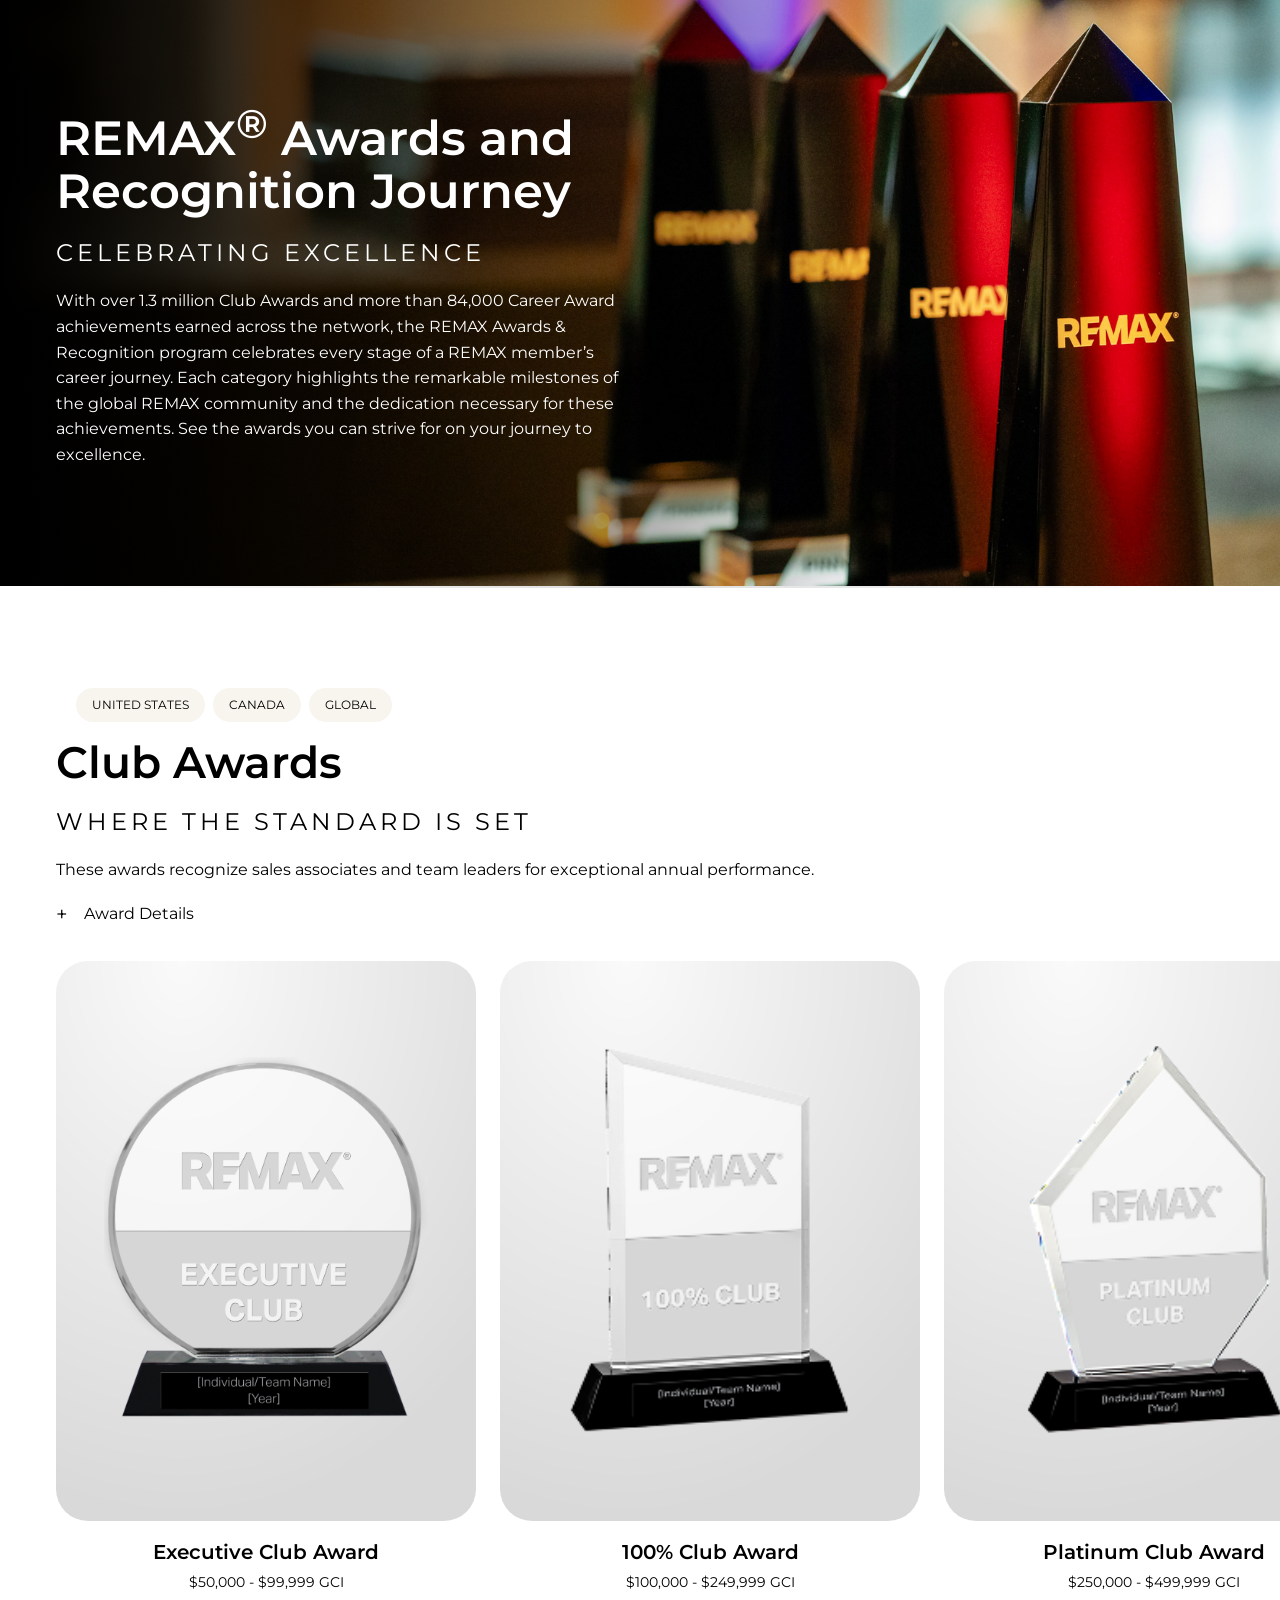
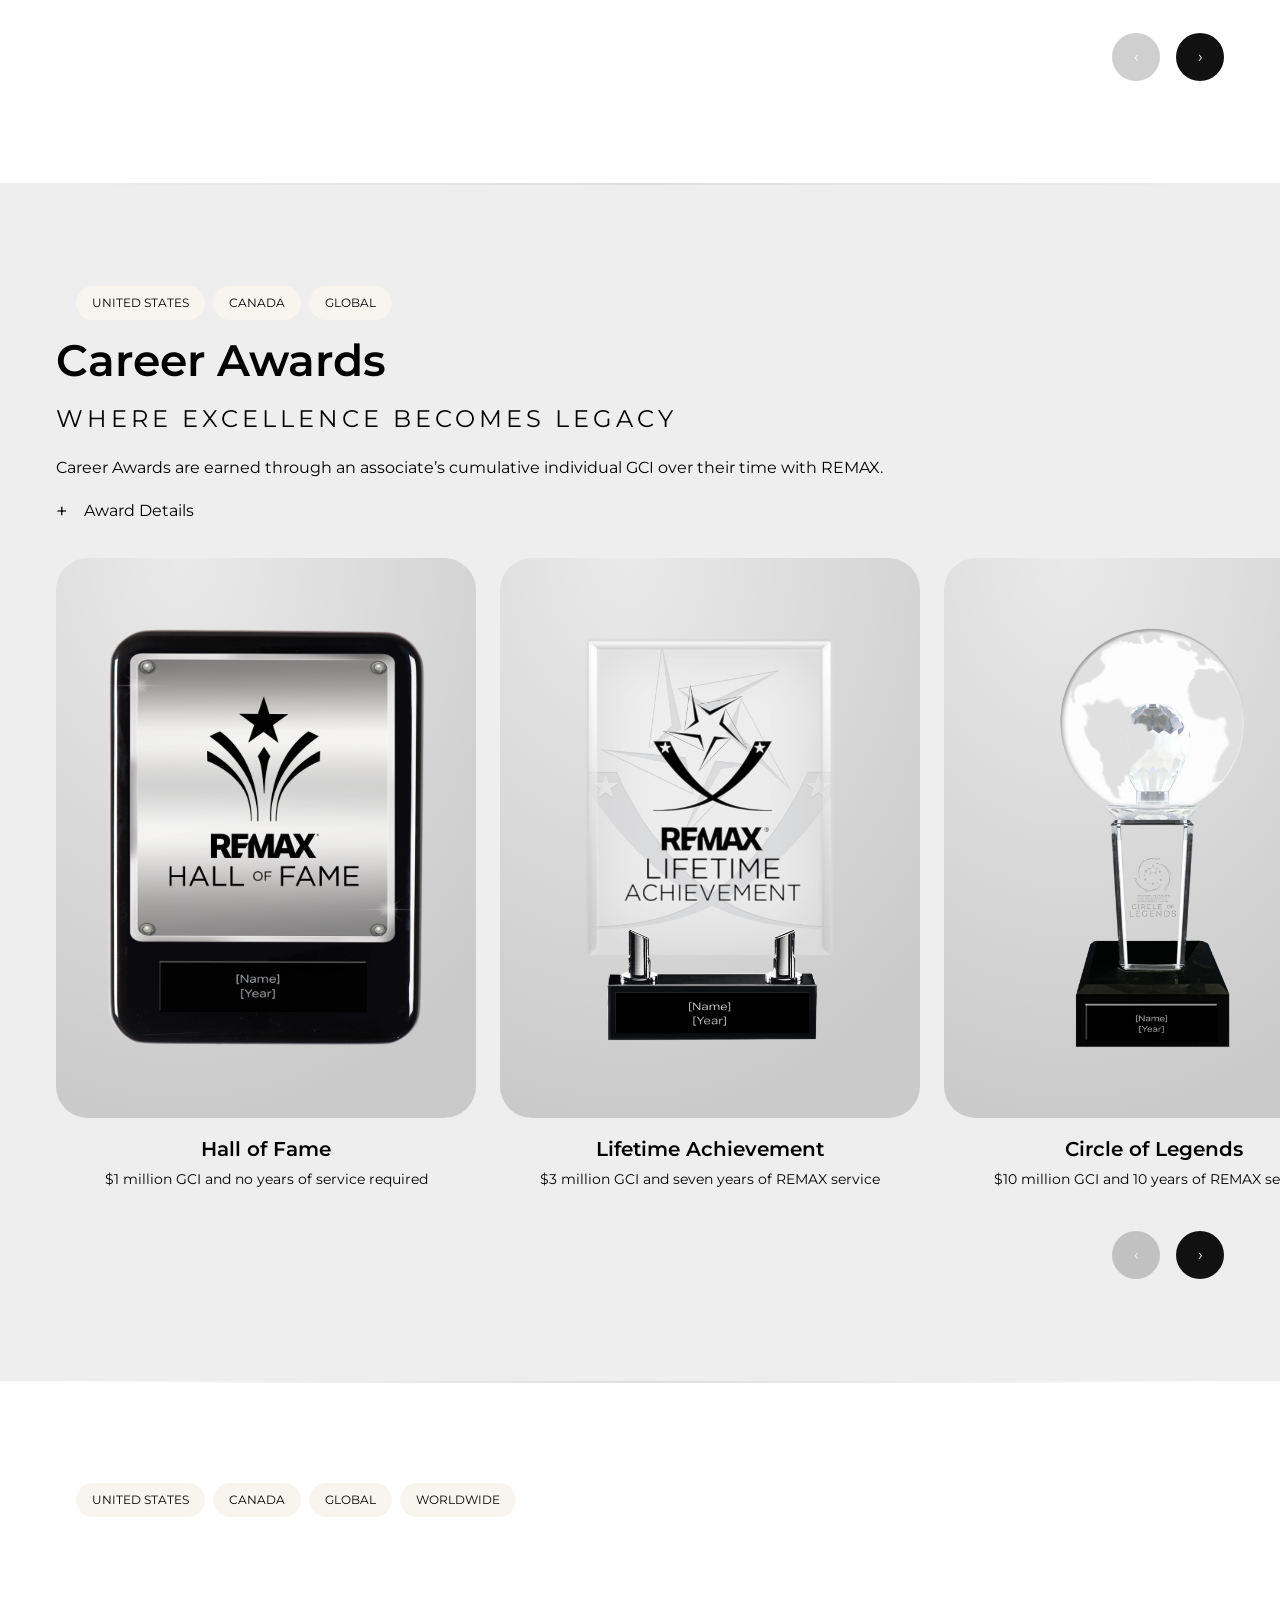
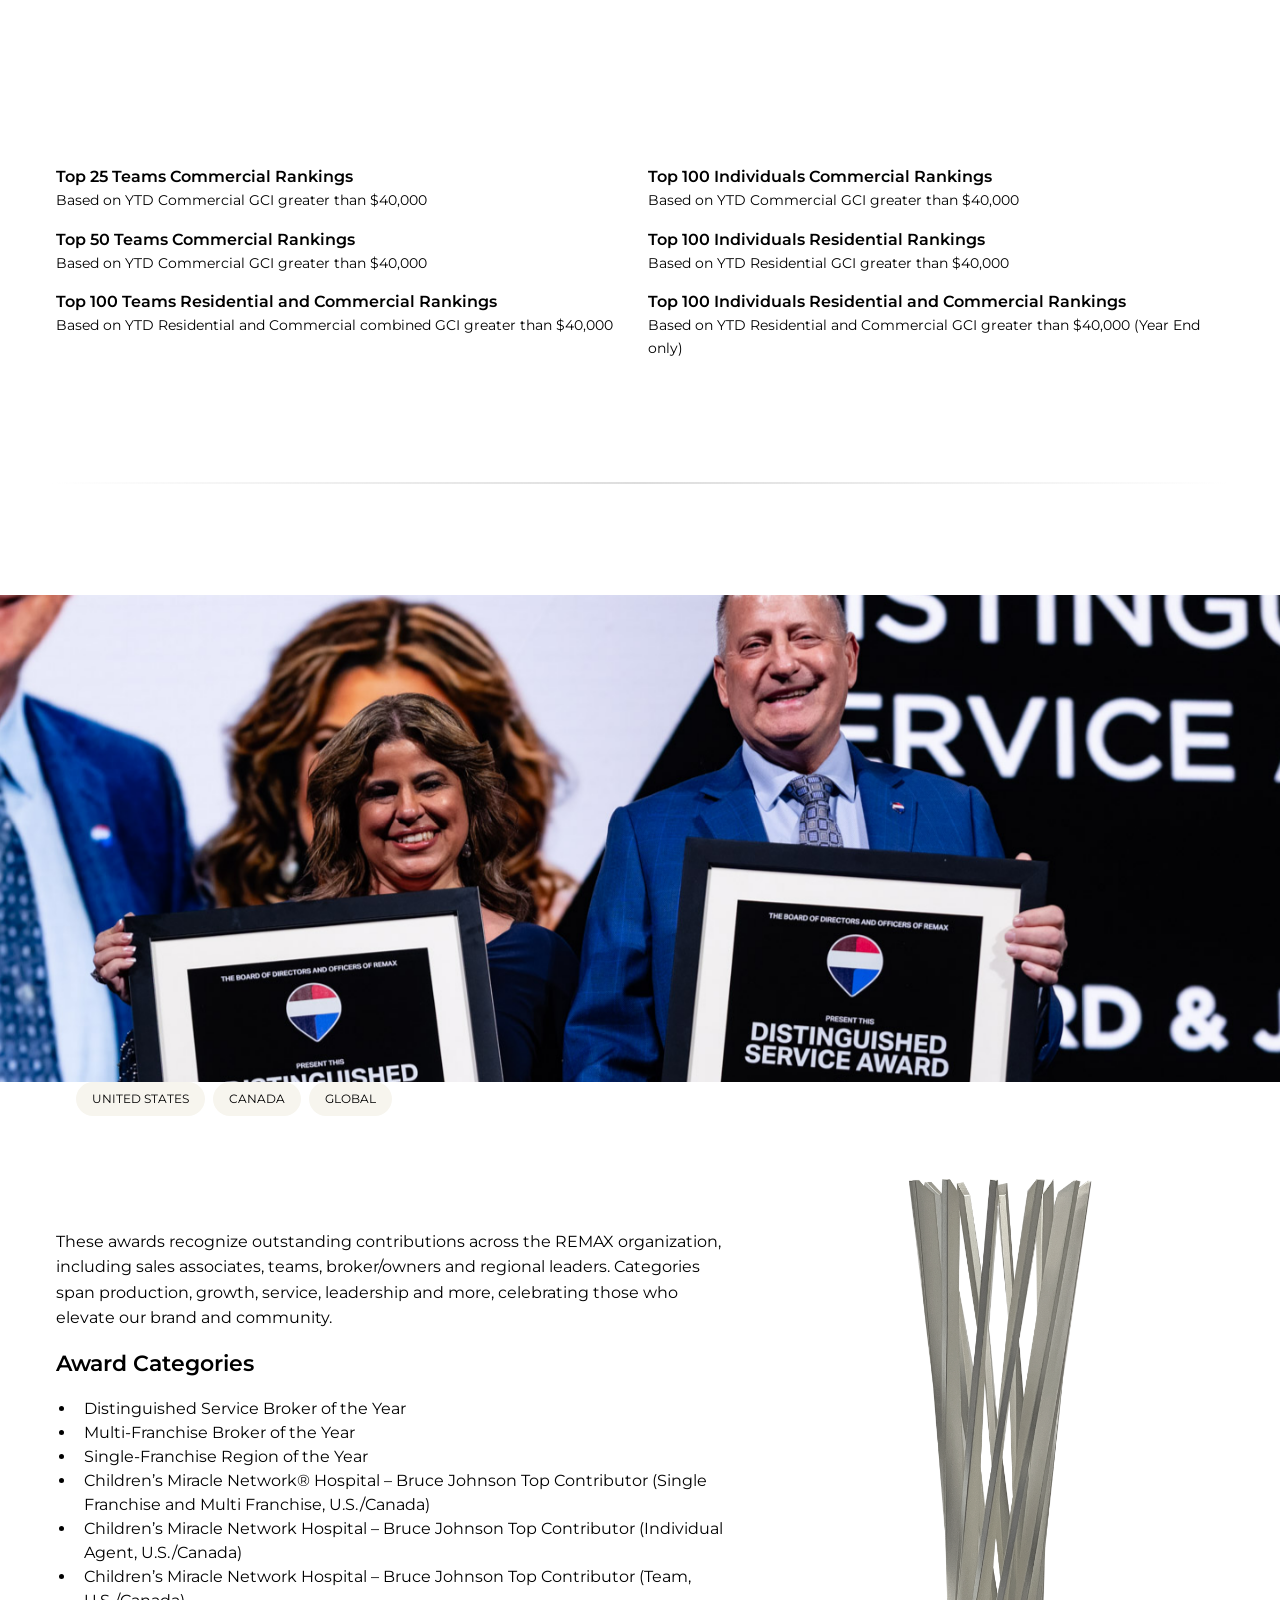
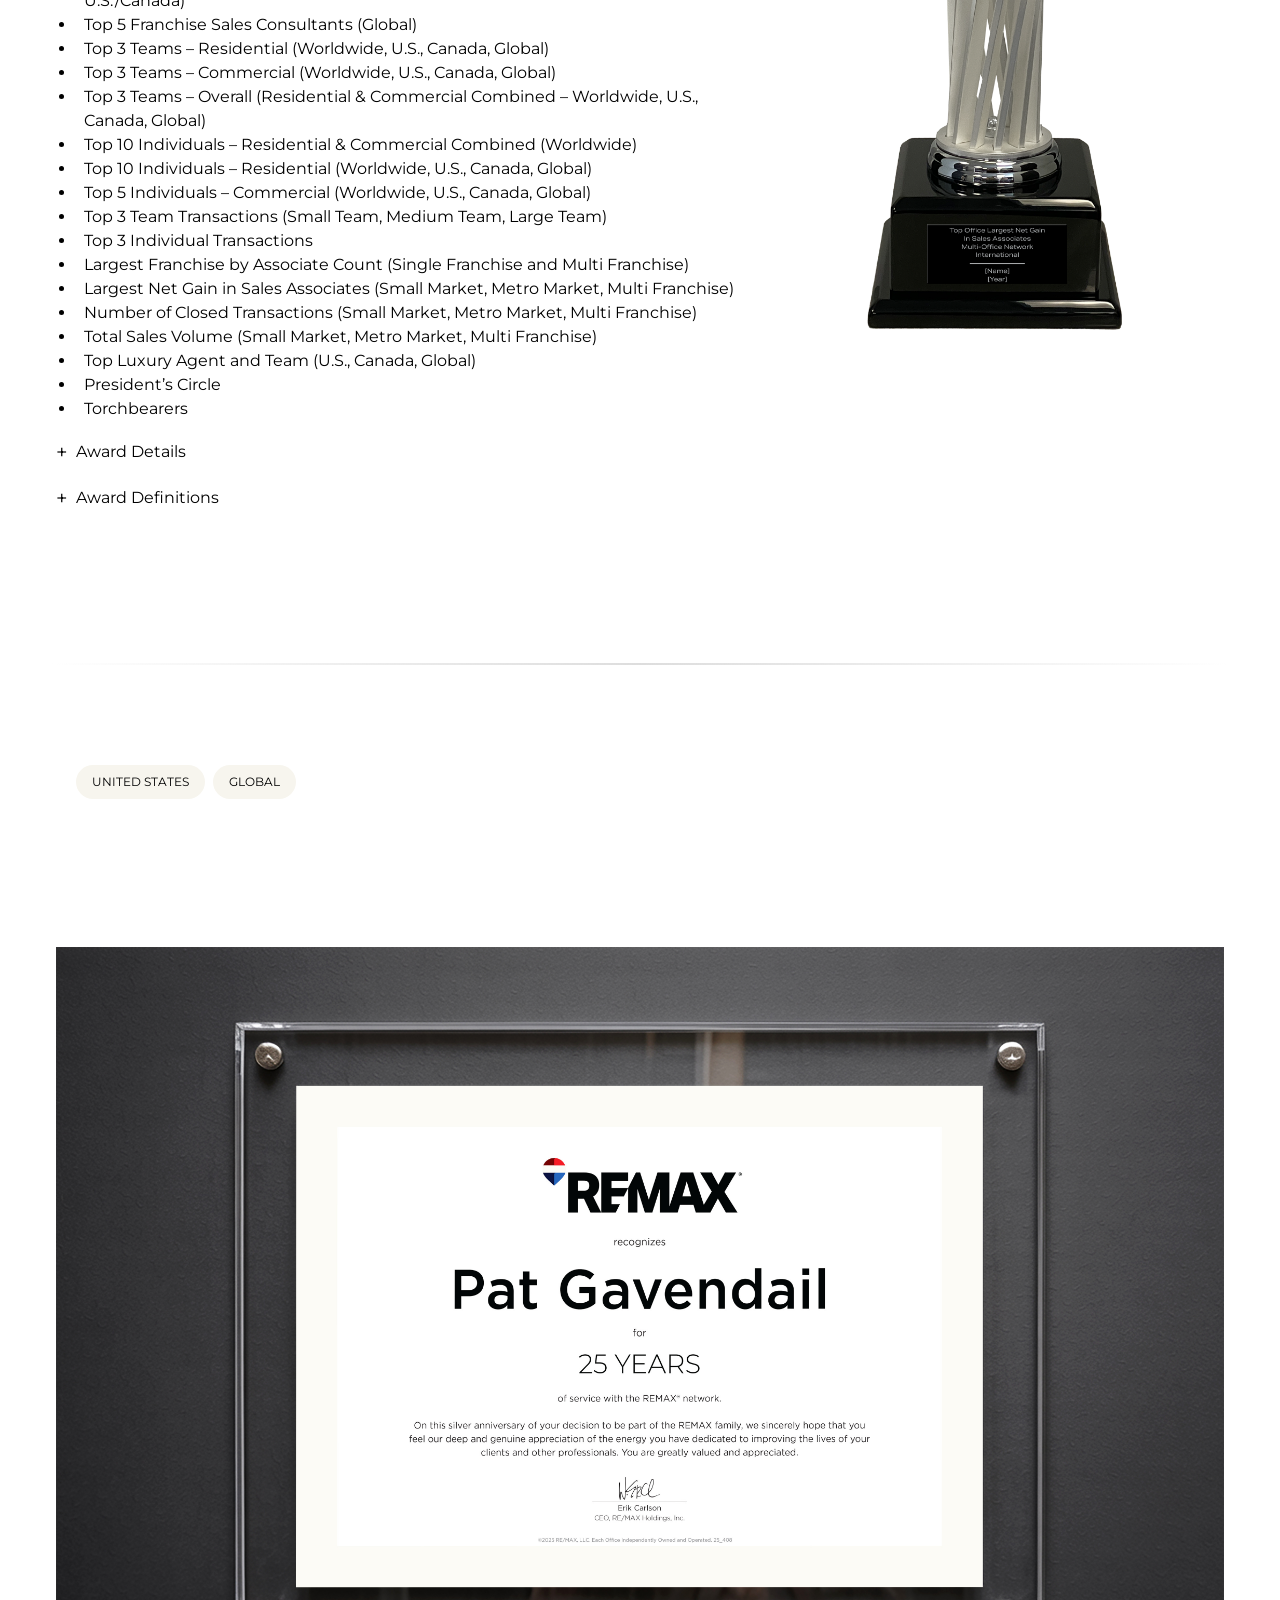
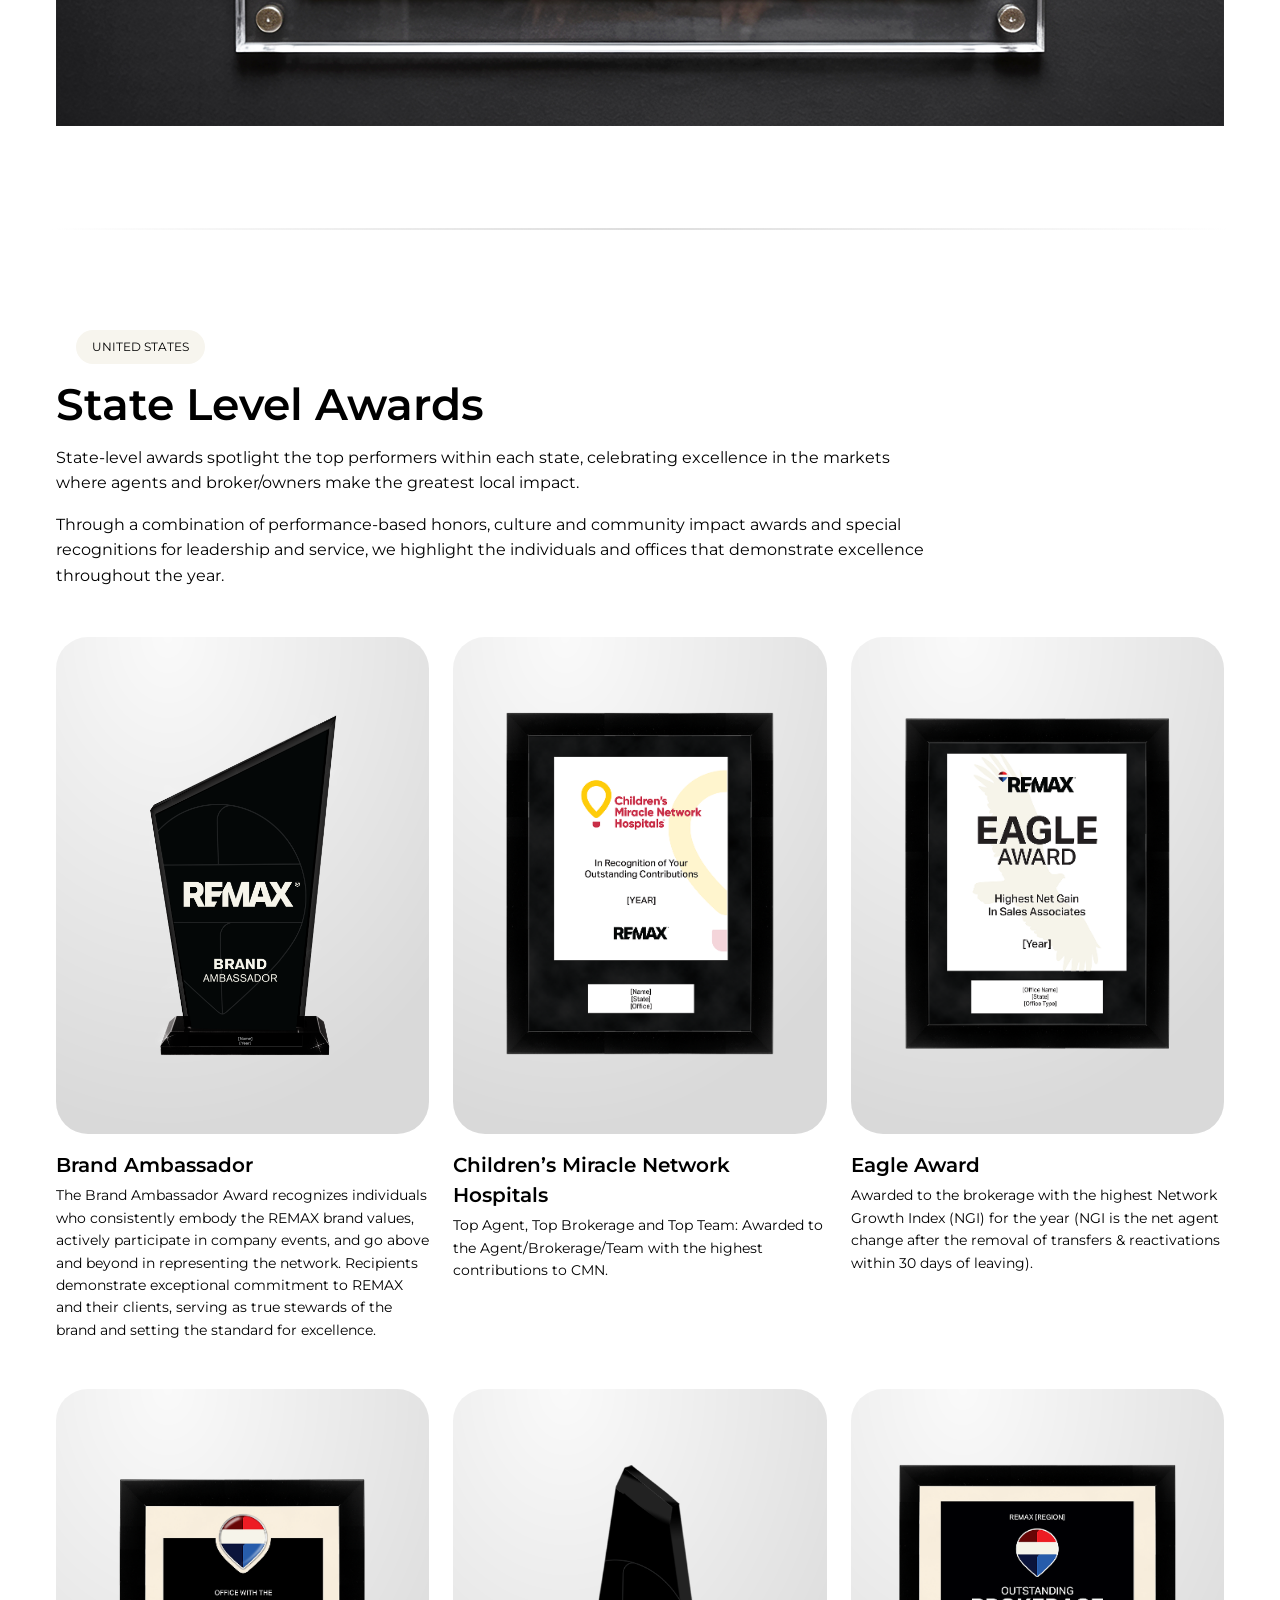
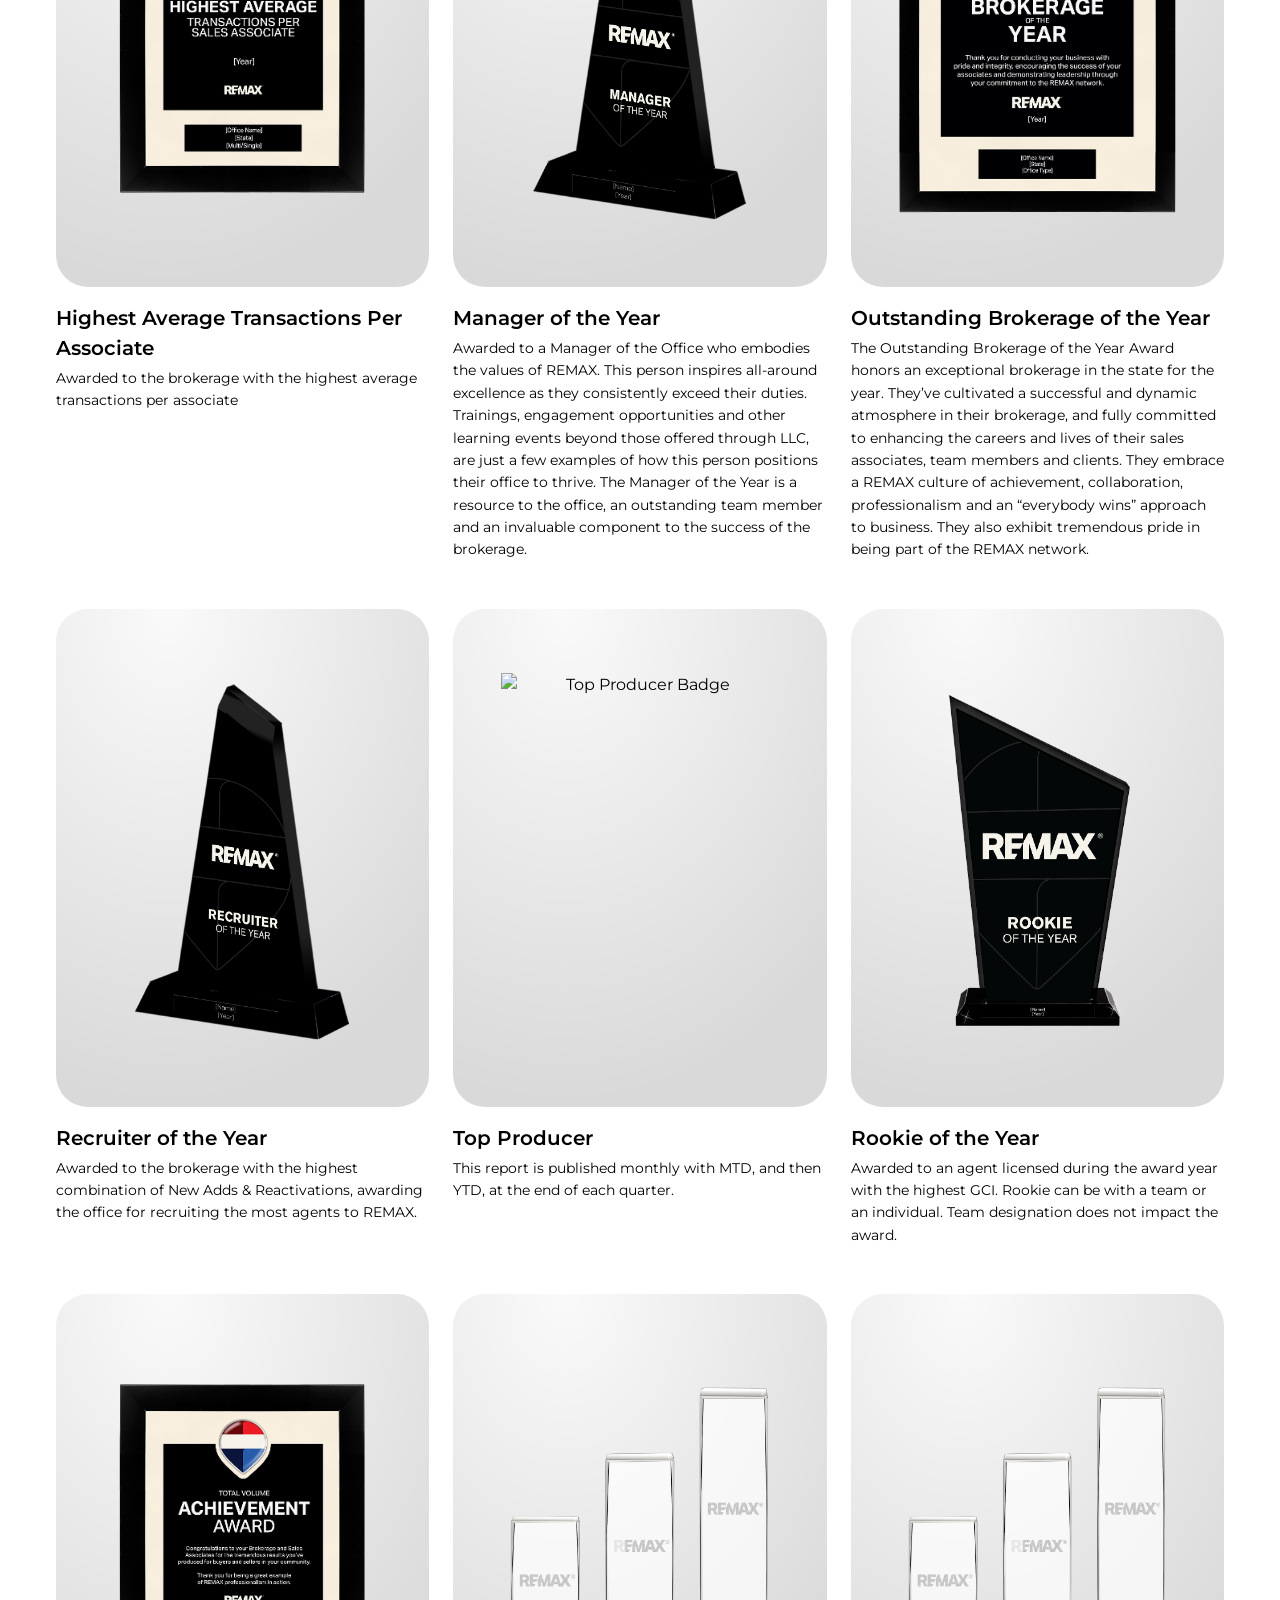
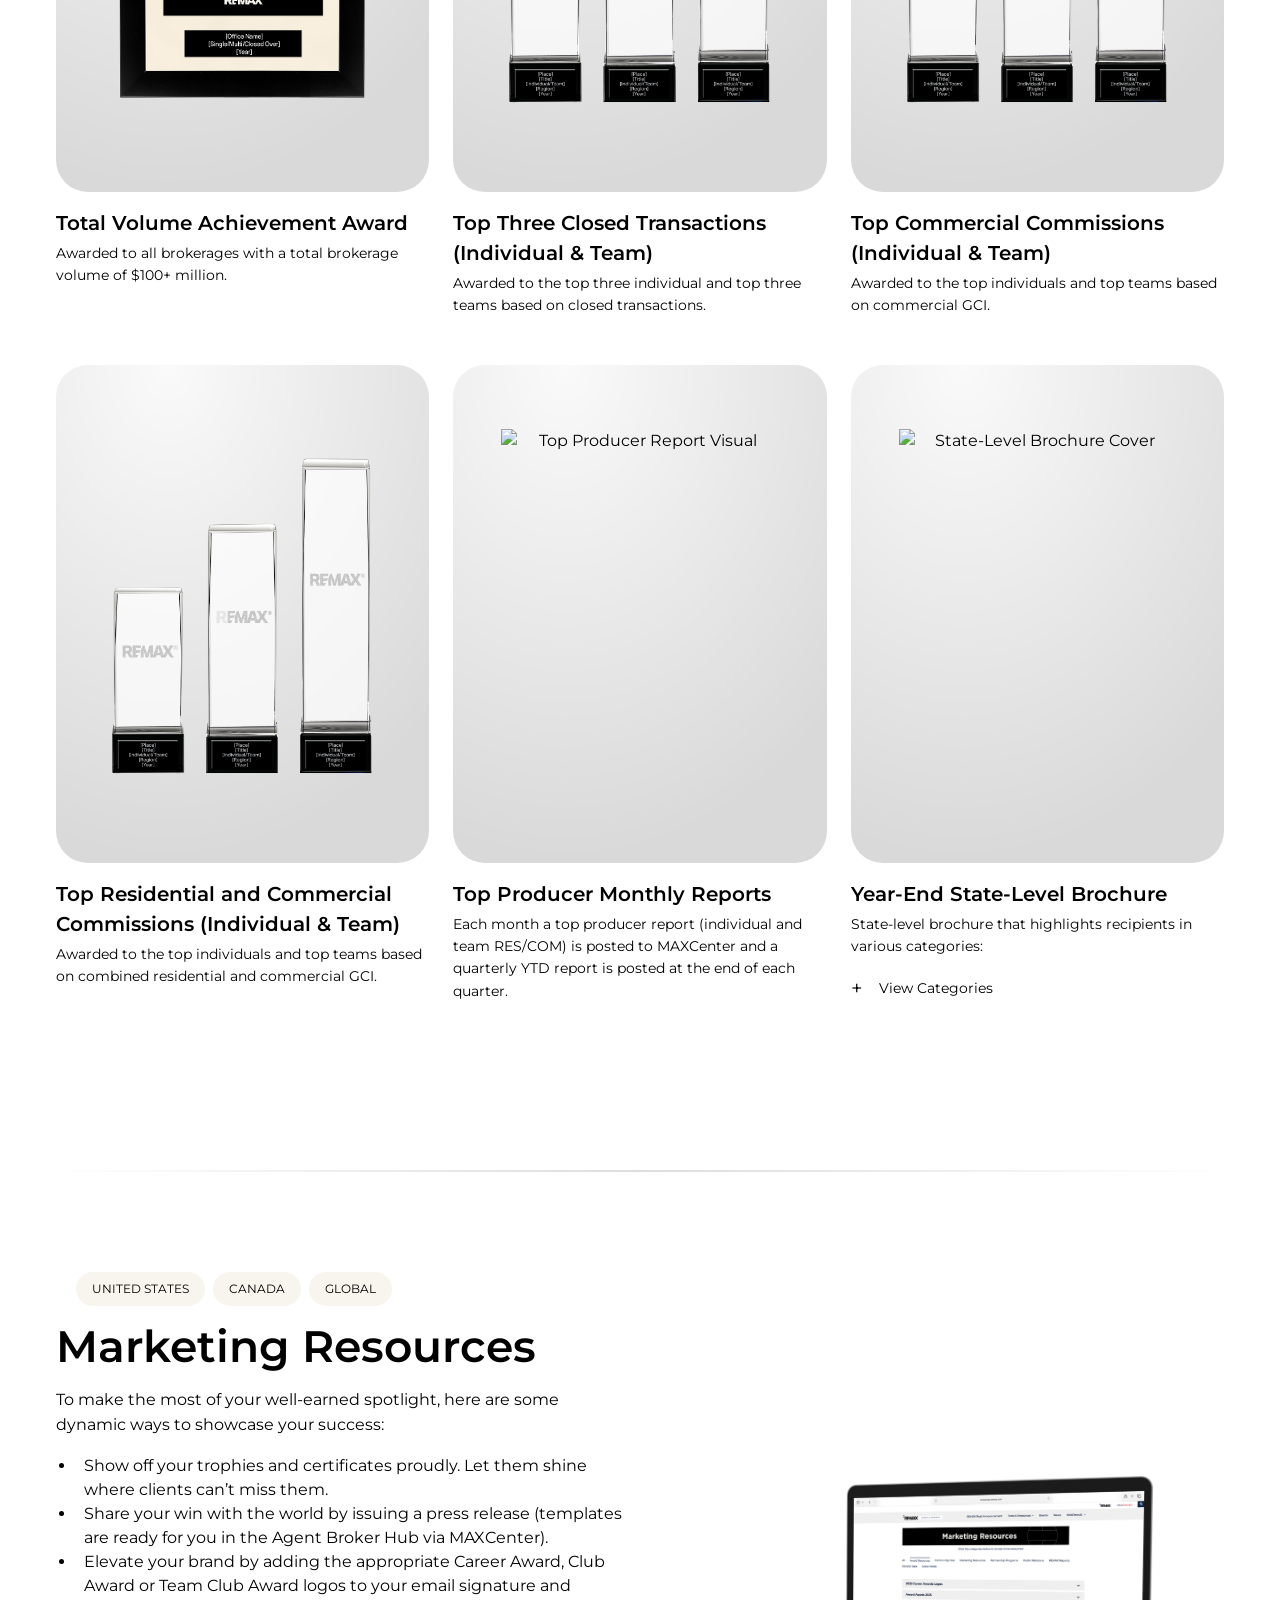
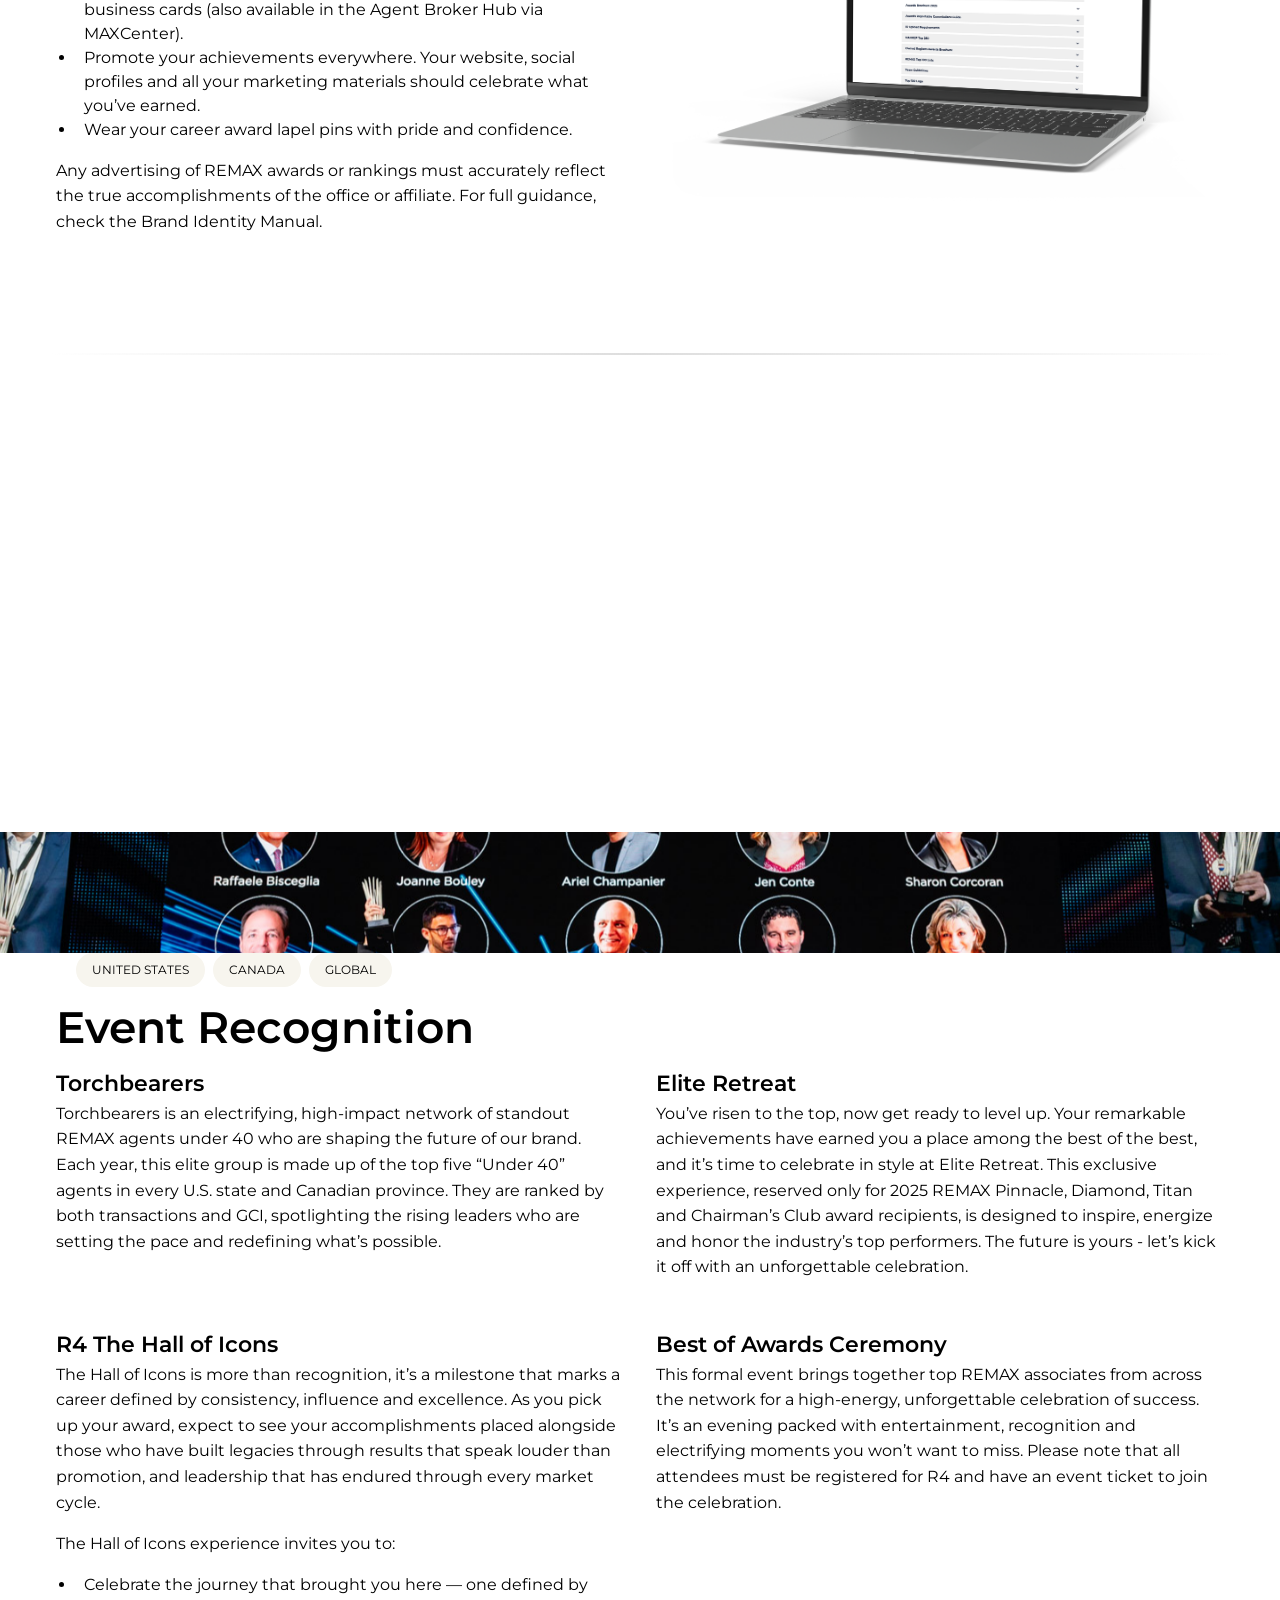
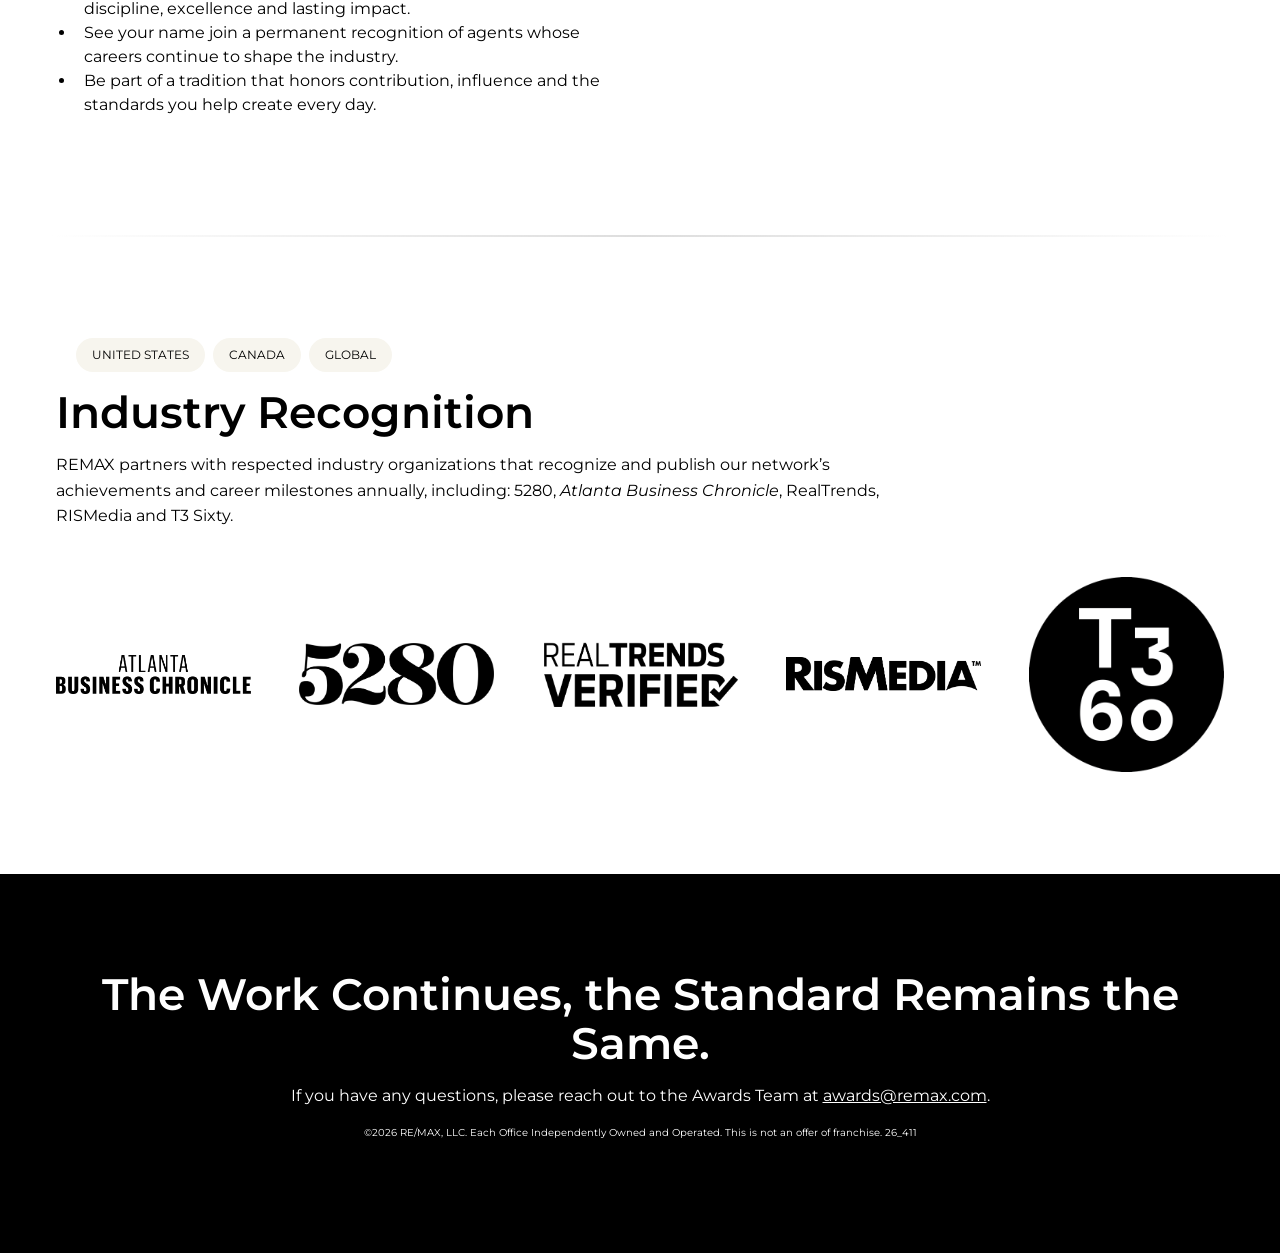
==== commit 54208c58: "animations" ====
--- a/index.html
+++ b/index.html
@@ -7,8 +7,9 @@
 	<title>REMAX® Awards and Recognition Journey</title>
 	<link rel="stylesheet" href="awards.css">
 	<link rel="preconnect" href="https://fonts.googleapis.com">
-<link rel="preconnect" href="https://fonts.gstatic.com" crossorigin>
-<link href="https://fonts.googleapis.com/css2?family=Montserrat:ital,wght@0,100..900;1,100..900&display=swap" rel="stylesheet">
+	<link rel="preconnect" href="https://fonts.gstatic.com" crossorigin>
+	<link href="https://fonts.googleapis.com/css2?family=Montserrat:ital,wght@0,100..900;1,100..900&display=swap"
+		rel="stylesheet">
 	<script defer src="awards.js"></script>
 </head>
 
@@ -21,7 +22,7 @@
 					<p class="subhead">Celebrating Excellence</p>
 					<p>
 						With over 1.3 million Club Awards and more than 84,000 Career Award achievements earned across the network,
-						the REMAX Awards & Recognition program celebrates every stage of a REMAX member’s career journey. Each
+						the REMAX Awards &amp; Recognition program celebrates every stage of a REMAX member’s career journey. Each
 						category
 						highlights the remarkable milestones of the global REMAX community and the dedication necessary for these
 						achievements. See the awards you can strive for on your journey to excellence.
@@ -130,8 +131,8 @@
 				</div>
 				<div class="container">
 					<div class="slider__nav">
-						<button class="prev-button" data-dir="-1" aria-label="Previous slide">‹</button>
-						<button class="next-button" data-dir="1" aria-label="Next slide">›</button>
+						<button type="button" class="prev-button" data-dir="-1" aria-label="Previous slide">‹</button>
+						<button type="button" class="next-button" data-dir="1" aria-label="Next slide">›</button>
 					</div>
 				</div>
 			</div>
@@ -235,8 +236,8 @@
 				</div>
 				<div class="container">
 					<div class="slider__nav">
-						<button class="prev-button" data-dir="-1" aria-label="Previous slide">‹</button>
-						<button class="next-button" data-dir="1" aria-label="Next slide">›</button>
+						<button type="button" class="prev-button" data-dir="-1" aria-label="Previous slide">‹</button>
+						<button type="button" class="next-button" data-dir="1" aria-label="Next slide">›</button>
 					</div>
 				</div>
 			</div>
@@ -307,7 +308,7 @@
 		</section>
 
 		<section id="special">
-			<img class="special-hero" src="img/distinguished.jpg" alt="">
+			<img class="special-hero" src="img/distinguished.jpg" alt="Distinguished Service Award honoree at R4">
 			<div class="container">
 				<ul class="countries">
 					<li>United States</li>
@@ -339,8 +340,8 @@
 							<li>Top 5 Franchise Sales Consultants (Global)</li>
 							<li>Top 3 Teams – Residential (Worldwide, U.S., Canada, Global)</li>
 							<li>Top 3 Teams – Commercial (Worldwide, U.S., Canada, Global)</li>
-							<li>Top 3 Teams – Overall (Residential & Commercial Combined – Worldwide, U.S., Canada, Global)</li>
-							<li>Top 10 Individuals – Residential & Commercial Combined (Worldwide)</li>
+							<li>Top 3 Teams – Overall (Residential &amp; Commercial Combined – Worldwide, U.S., Canada, Global)</li>
+							<li>Top 10 Individuals – Residential &amp; Commercial Combined (Worldwide)</li>
 							<li>Top 10 Individuals – Residential (Worldwide, U.S., Canada, Global)</li>
 							<li>Top 5 Individuals – Commercial (Worldwide, U.S., Canada, Global)</li>
 							<li>Top 3 Team Transactions (Small Team, Medium Team, Large Team)</li>
@@ -432,7 +433,7 @@
 						</details>
 					</div>
 					<div>
-						<img src="img/special.png" alt="">
+						<img src="img/special.png" alt="Special Awards trophy">
 					</div>
 
 				</div>
@@ -449,7 +450,7 @@
 				<h2>Service Anniversary Awards</h2>
 				<p>Every five-year anniversary is recognized with a commemorative certificate, giving agents something tangible
 					to share and celebrate.</p>
-				<img src="img/anniversary.jpg" alt="">
+				<img src="img/anniversary.jpg" alt="Service Anniversary commemorative certificate">
 			</div>
 		</section>
 
@@ -503,7 +504,8 @@
 							<h3 class="card__text__name">Eagle Award</h3>
 							<p class="card__text__details">Awarded to the brokerage with the highest Network Growth Index (NGI) for
 								the year
-								(NGI is the net agent change after the removal of transfers & reactivations within 30 days of leaving).
+								(NGI is the net agent change after the removal of transfers &amp; reactivations within 30 days of
+								leaving).
 							</p>
 						</div>
 					</li>
@@ -555,7 +557,7 @@
 						</div>
 						<div class="card__text">
 							<h3 class="card__text__name">Recruiter of the Year</h3>
-							<p class="card__text__details">Awarded to the brokerage with the highest combination of New Adds &
+							<p class="card__text__details">Awarded to the brokerage with the highest combination of New Adds &amp;
 								Reactivations, awarding the office for recruiting the most agents to REMAX.</p>
 						</div>
 					</li>
@@ -599,7 +601,7 @@
 							<img src="img/state/top 3.png" alt="Top 3 Award Ribbon">
 						</div>
 						<div class="card__text">
-							<h3 class="card__text__name">Top Three Closed Transactions (Individual & Team)</h3>
+							<h3 class="card__text__name">Top Three Closed Transactions (Individual &amp; Team)</h3>
 							<p class="card__text__details">Awarded to the top three individual and top three teams based on closed
 								transactions.</p>
 						</div>
@@ -610,7 +612,7 @@
 							<img src="img/state/top 3.png" alt="Top Commercial ribbon">
 						</div>
 						<div class="card__text">
-							<h3 class="card__text__name">Top Commercial Commissions (Individual & Team)</h3>
+							<h3 class="card__text__name">Top Commercial Commissions (Individual &amp; Team)</h3>
 							<p class="card__text__details">Awarded to the top individuals and top teams based on commercial GCI.</p>
 						</div>
 					</li>
@@ -620,7 +622,7 @@
 							<img src="img/state/top 3.png" alt="Combined commissions award ribbon">
 						</div>
 						<div class="card__text">
-							<h3 class="card__text__name">Top Residential and Commercial Commissions (Individual & Team)</h3>
+							<h3 class="card__text__name">Top Residential and Commercial Commissions (Individual &amp; Team)</h3>
 							<p class="card__text__details">Awarded to the top individuals and top teams based on combined residential
 								and
 								commercial GCI.</p>
@@ -710,7 +712,7 @@
 		</section>
 
 		<section id="event">
-			<img class="event-hero" src="img/event.jpg" alt="">
+			<img class="event-hero" src="img/event.jpg" alt="R4 event recognition celebration">
 			<div class="container">
 				<ul class="countries">
 					<li>United States</li>
@@ -780,11 +782,11 @@
 					and career milestones annually, including: 5280, <em>Atlanta Business Chronicle</em>, RealTrends, RISMedia and
 					T3 Sixty.</p>
 				<div class="grid industry-grid">
-					<img src="img/industry/atlanta-logo.png" alt="">
-					<img src="img/industry/5280_Logo.png" alt="">
-					<img src="img/industry/realtrends.png" alt="">
-					<img src="img/industry/ris.png" alt="">
-					<img src="img/industry/t360.png" alt="">
+					<img src="img/industry/atlanta-logo.png" alt="Atlanta Business Chronicle logo">
+					<img src="img/industry/5280_Logo.png" alt="5280 logo">
+					<img src="img/industry/realtrends.png" alt="RealTrends logo">
+					<img src="img/industry/ris.png" alt="RISMedia logo">
+					<img src="img/industry/t360.png" alt="T3 Sixty logo">
 				</div>
 			</div>
 		</section>
@@ -794,7 +796,8 @@
 				<h2>The Work Continues, the Standard Remains the Same.</h2>
 				<p>If you have any questions, please reach out to the Awards Team at <a
 						href="mailto:awards@remax.com">awards@remax.com</a>.</p>
-				<p class="fine-print">©2026 RE/MAX, LLC. Each Office Independently Owned and Operated. This is not an offer of franchise. 26_411
+				<p class="fine-print">©2026 RE/MAX, LLC. Each Office Independently Owned and Operated. This is not an offer of
+					franchise. 26_411
 				</p>
 			</div>
 		</footer>
--- a/awards.css
+++ b/awards.css
@@ -10,17 +10,112 @@
 
 
 :root { --shadow-soft: 0 10px 30px rgba(0, 0, 0, .08); --container-width: 1200px; --container-padding: 1rem; --container-offset: max(var(--container-padding),
- calc((100vw - var(--container-width)) / 2 + var(--container-padding))); } 
+ calc((100vw - var(--container-width)) / 2 + var(--container-padding))); --ease-out: cubic-bezier(0.22, 1, 0.36, 1); } 
+
+/* ANIMATIONS */
+
+@keyframes fade-up {
+	from { opacity: 0; transform: translateY(24px); }
+	to { opacity: 1; transform: translateY(0); }
+}
+
+@keyframes hero-ken-burns {
+	from { background-position: center 25%; }
+	to { background-position: center 32%; }
+}
+
+.reveal {
+	opacity: 0;
+	transform: translateY(24px);
+	transition: opacity 0.6s var(--ease-out), transform 0.6s var(--ease-out);
+	transition-delay: var(--reveal-delay, 0ms);
+}
+
+.reveal.is-visible {
+	opacity: 1;
+	transform: translateY(0);
+}
+
+.hero-animate {
+	opacity: 0;
+	animation: fade-up 0.7s var(--ease-out) forwards;
+	animation-delay: var(--hero-delay, 0s);
+}
+
+.slider .slider__slide {
+	opacity: 0;
+	transform: translateY(20px);
+	transition: opacity 0.5s var(--ease-out), transform 0.5s var(--ease-out);
+	transition-delay: calc(var(--slide-index, 0) * 80ms);
+}
+
+.slider.is-visible .slider__slide {
+	opacity: 1;
+	transform: translateY(0);
+}
+
+.parallax-hero-wrap {
+	overflow: hidden;
+	max-height: 600px;
+}
+
+.parallax-hero-wrap .parallax-hero {
+	will-change: transform;
+}
+
+@media (prefers-reduced-motion: reduce) {
+	.reveal,
+	.slider .slider__slide {
+		opacity: 1;
+		transform: none;
+		transition: none;
+	}
+
+	.hero-animate {
+		opacity: 1;
+		animation: none;
+	}
+
+	#hero {
+		animation: none;
+	}
+
+	.parallax-hero-wrap .parallax-hero {
+		transform: none !important;
+		will-change: auto;
+	}
+
+	details .info,
+	details .details-panel {
+		display: block;
+		transition: none;
+		opacity: 1;
+		grid-template-rows: none;
+	}
+
+	details:not([open]) .info,
+	details:not([open]) .details-panel {
+		display: none;
+	}
+
+	details summary::before {
+		transition: none;
+	}
+
+	details[open] summary::before {
+		transform: none;
+	}
+}
 
 
 /* Text Styles */
 h1, h2, h3, h4, h5, h6 { margin-bottom: 1rem; font-weight: 600; } 
-h1 { font-size: clamp(2.5rem, 5vw, 4rem); line-height: 1.1; } 
-h2 { font-size: clamp(2rem, 4vw, 3.5rem); line-height: 1.1; } 
-h3 { font-size: clamp(1.25rem, 2vw, 1.75rem); } 
-h4 { font-size: 1.25rem; line-height: 1.35; margin-bottom: 0; } 
-h5 { font-size: 1.1rem; line-height: 1.4; } 
-h6 { font-size: 1rem; line-height: 1.4; } 
+h1 { font-size: clamp(2rem, 4vw, 3rem); line-height: 1.1; } 
+h2 { font-size: clamp(1.75rem, 3.5vw, 2.75rem); line-height: 1.1; } 
+h3 { font-size: clamp(1.125rem, 1.75vw, 1.5rem); } 
+h4 { font-size: 1.125rem; line-height: 1.35; margin-bottom: 0; } 
+h5 { font-size: 1rem; line-height: 1.4; } 
+h6 { font-size: 0.875rem; line-height: 1.4; } 
 p { font-size: 1rem; line-height: 1.6; margin-bottom: 1rem; } 
 .fine-print, .fine-print p { font-size: .625rem; } 
 
@@ -51,7 +146,9 @@
  }
 
 .slider__nav { display: flex; justify-content: flex-end; gap: 1rem; margin-top: 1.5rem; } 
-.slider__nav button { width: 48px; height: 48px; border: none; border-radius: 50%; background: #111; color: #fff; cursor: pointer; } 
+.slider__nav button { width: 48px; height: 48px; border: none; border-radius: 50%; background: #111; color: #fff; cursor: pointer; transition: transform 0.2s var(--ease-out), opacity 0.2s ease; } 
+.slider__nav button:hover:not(:disabled) { transform: scale(1.05); } 
+.slider__nav button:active:not(:disabled) { transform: scale(0.95); } 
 .slider__nav button:disabled { opacity: 0.2; cursor: not-allowed; pointer-events: none; } 
 
 /* DETAILS */
@@ -61,16 +158,25 @@
 details { margin-block: 1rem; } 
 details summary { cursor: pointer; display: flex; align-items: center; gap: .5rem; list-style: none; } 
 details summary::-webkit-details-marker { display: none; } 
-details summary::before { content: '+'; font-size: 1.25rem; font-weight: 400; } 
-details[open] summary::before { content: '−'; } 
+details summary::before { content: '+'; font-size: 1.25rem; font-weight: 400; display: inline-block; transition: transform 0.3s var(--ease-out); } 
+details[open] summary::before { transform: rotate(45deg); } 
+details .info,
+details .details-panel { display: grid; grid-template-rows: 0fr; opacity: 0; transition: grid-template-rows 0.4s var(--ease-out), opacity 0.4s var(--ease-out); } 
+details[open] .info,
+details[open] .details-panel { grid-template-rows: 1fr; opacity: 1; } 
+details .info > *,
+details .details-panel > * { overflow: hidden; } 
 details .info { padding-top: 1rem; } 
+details .details-panel { padding-top: 1rem; } 
 
 /* CARD GRID */
 
 
 .card { display: flex; flex-direction: column; gap: 1rem; text-align: center; } 
-.card .card__image { background: radial-gradient(100% 100% at 30% 0%, hsla(0, 0%, 0%, .02) 0%, hsla(0, 0%, 0%, .15) 100%); padding: 3rem; display: flex; align-items: center; justify-content: center; border-radius: 2rem; aspect-ratio: 3/4; transition: transform .3s ease, box-shadow .3s ease; } 
-.card .card__image:hover { transform: translateY(-4px); box-shadow: var(--shadow-soft); } 
+.card .card__image { position: relative; background: radial-gradient(100% 100% at 30% 0%, hsla(0, 0%, 0%, .02) 0%, hsla(0, 0%, 0%, .15) 100%); padding: 3rem; display: flex; align-items: center; justify-content: center; border-radius: 2rem; aspect-ratio: 3/4; transition: transform .3s ease, box-shadow .4s ease; } 
+.card .card__image::after { content: ''; position: absolute; bottom: 0; left: 1.5rem; right: 1.5rem; height: 2px; border-radius: 2px; background: linear-gradient(90deg, transparent, rgba(201, 162, 39, .55), transparent); opacity: 0; transition: opacity .4s ease; pointer-events: none; } 
+.card .card__image:hover { transform: translateY(-4px); box-shadow: var(--shadow-soft), 0 8px 20px -6px rgba(180, 150, 80, .35); } 
+.card .card__image:hover::after { opacity: 1; } 
 .card .card__image img { aspect-ratio: 3/4; width: 100%; object-fit: contain; } 
 .card .card__text__name { font-size: 1.25rem; margin-bottom: .25rem; } 
 .card .card__text__details { font-size: .875rem; } 
@@ -80,7 +186,7 @@
 section + section::before { content: ""; position: absolute; top: 0; left: 50%; transform: translateX(-50%); width: min(92%, 1200px); height: 2px; background: linear-gradient( to right, transparent, #ddd, transparent ); } 
 
 /* HERO */
-#hero { background-color: black; color: white; background-image: linear-gradient(to right, black 0%, rgba(0, 0, 0, 0) 70%), url('img/hero-bg.png'); background-repeat: no-repeat; background-position: center 25%; background-size: cover; } 
+#hero { background-color: black; color: white; background-image: linear-gradient(to right, black 0%, rgba(0, 0, 0, 0) 70%), url('img/hero-bg.png'); background-repeat: no-repeat; background-position: center 25%; background-size: cover; animation: hero-ken-burns 25s ease-in-out infinite alternate; } 
 @media (min-width: 768px){
  .grid-2 { grid-template-columns: repeat(2, 1fr); } 
  }
@@ -100,7 +206,7 @@
 /* SPECIAL */
 #special { padding-top: 0; } 
 
-.special-hero { max-height: 600px; width: 100%; object-fit: cover; object-position: center 20%; padding-bottom: 6rem; } 
+.special-hero { max-height: 600px; width: 100%; object-fit: cover; object-position: center 20%; padding-bottom: 6rem; transform: scale(1.08); } 
 .special-list { font-size: .875rem; } 
 .special-trophy-image { background: url(img/special.png); background-size: contain; background-repeat: no-repeat; background-position: center center; } 
 @media (min-width: 768px){
@@ -116,7 +222,7 @@
 .marketing-image { background: url(img/laptop.png); background-size: contain; background-repeat: no-repeat; background-position: center center; } 
 /* EVENT */
 #event { padding-top: 0; } 
-.event-hero { max-height: 600px; width: 100%; object-fit: cover; padding-bottom: 6rem; object-position: center 70%; } 
+.event-hero { max-height: 600px; width: 100%; object-fit: cover; padding-bottom: 6rem; object-position: center 70%; transform: scale(1.08); } 
 
 @media (min-width:768px){
  .event-grid { display: grid; grid-template-columns: 1fr 1fr; gap: 2rem; } 
